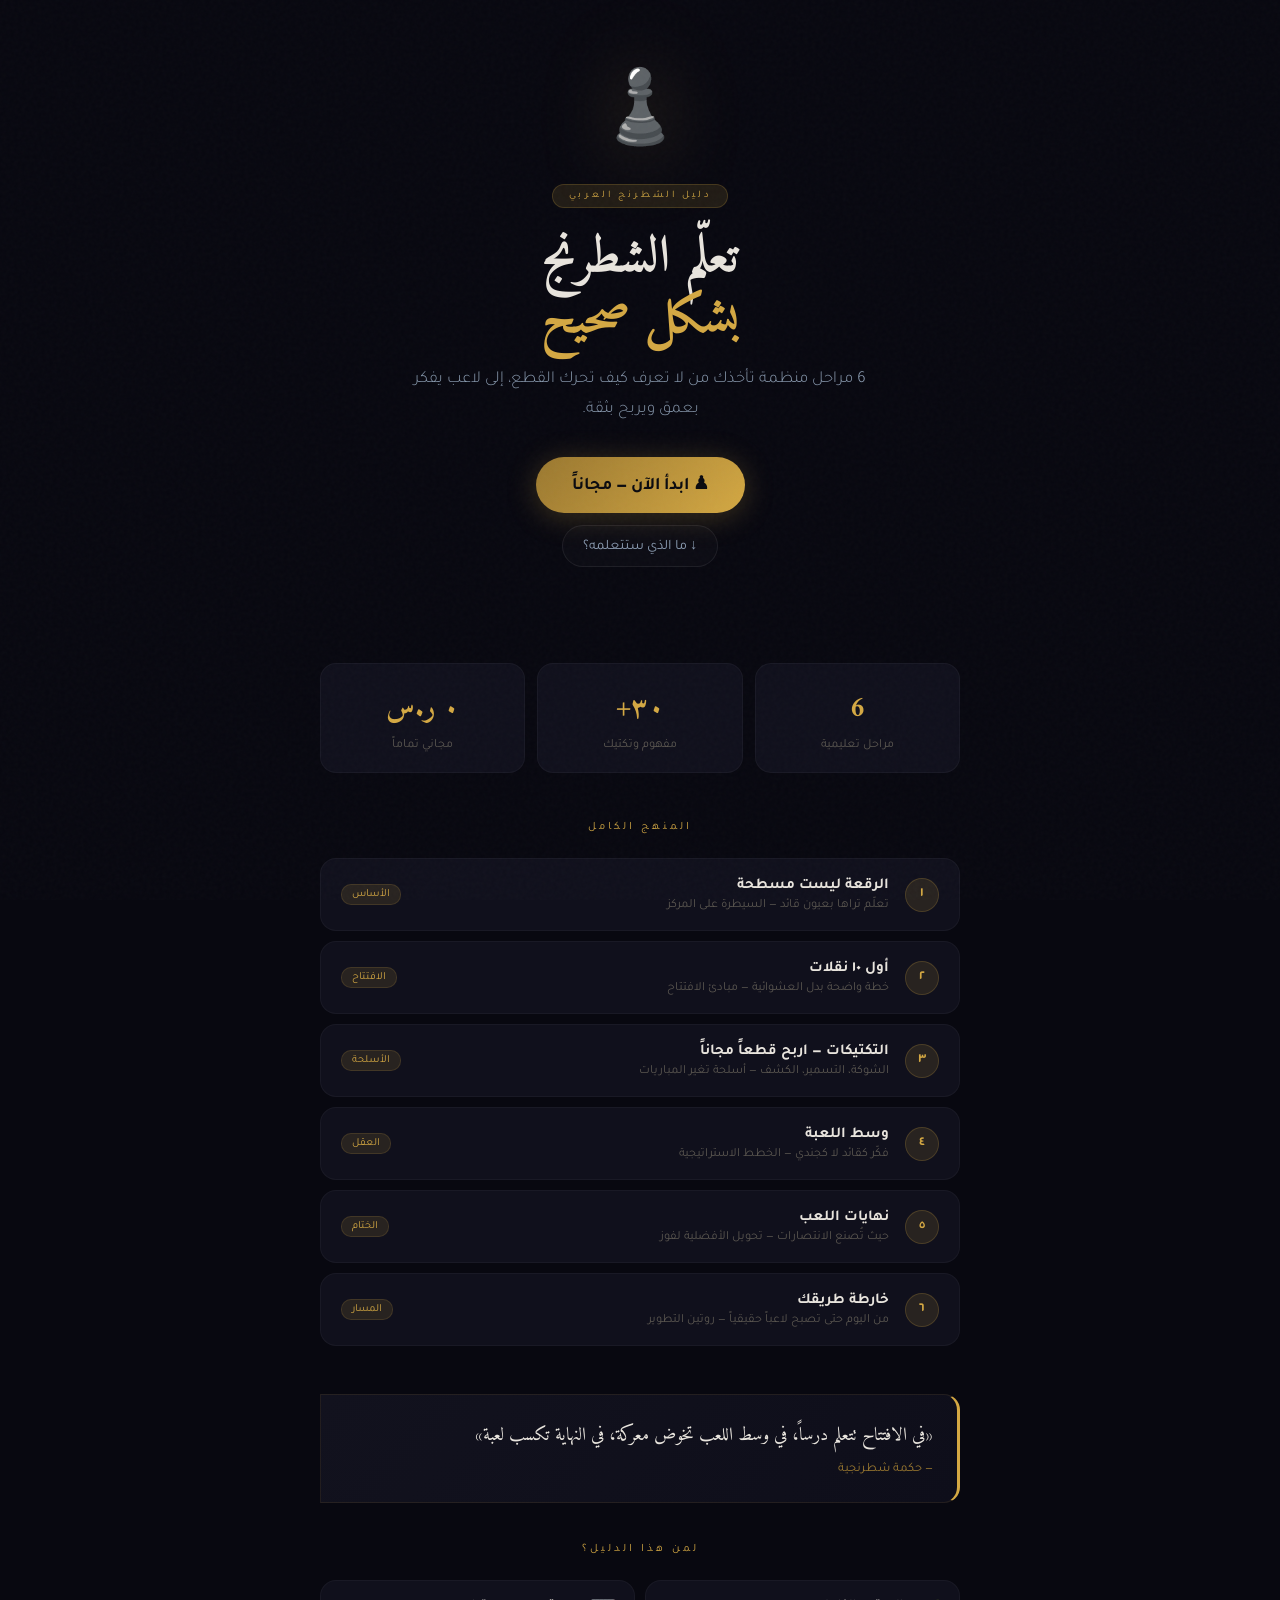
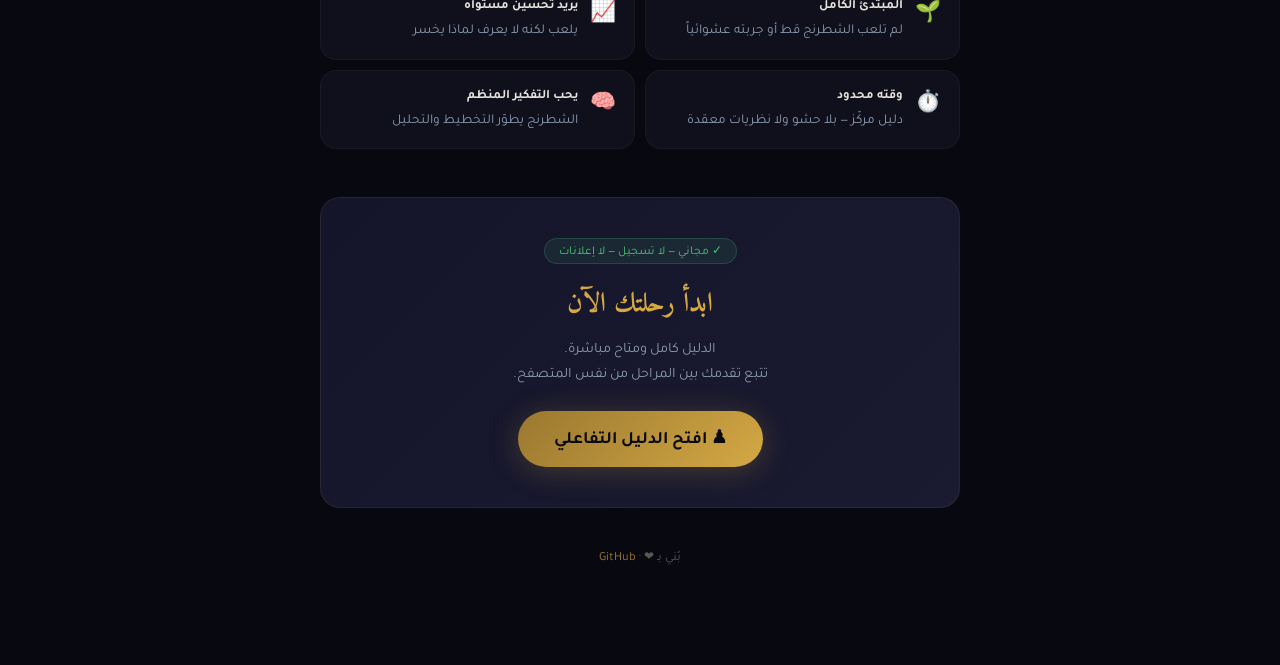
==== index.html @ e29cc9d5 "feat: chess academy — landing page + interactive course" ====
<!DOCTYPE html>
<html lang="ar" dir="rtl">
<head>
<meta charset="UTF-8">
<meta name="viewport" content="width=device-width, initial-scale=1.0">
<title>أكاديمية الشطرنج — تعلّم الشطرنج من الصفر حتى الاحتراف</title>
<meta name="description" content="دليل شطرنج شامل بالعربي — 6 مراحل تأخذك من الصفر إلى مستوى يُربك خصومك. تفاعلي، مجاني، بدون تسجيل.">
<link href="https://fonts.googleapis.com/css2?family=Amiri:wght@400;700&family=Tajawal:wght@300;400;500;700;800&display=swap" rel="stylesheet">
<style>
:root {
  --bg: #080810;
  --card: #10101c;
  --gold: #d4a843;
  --gold-dim: #9a7830;
  --gold-glow: rgba(212,168,67,0.12);
  --silver: #8a9bb0;
  --text: #e8e4dd;
  --text-dim: #5a5650;
  --r: 16px;
}
* { margin:0; padding:0; box-sizing:border-box; }
body { font-family:'Tajawal',sans-serif; background:var(--bg); color:var(--text); min-height:100vh; overflow-x:hidden; }

/* grain */
body::before { content:''; position:fixed; inset:0; opacity:.025;
  background-image:url("data:image/svg+xml,%3Csvg viewBox='0 0 256 256' xmlns='http://www.w3.org/2000/svg'%3E%3Cfilter id='n'%3E%3CfeTurbulence type='fractalNoise' baseFrequency='0.9' numOctaves='4' stitchTiles='stitch'/%3E%3C/filter%3E%3Crect width='100%25' height='100%25' filter='url(%23n)'/%3E%3C/svg%3E");
  pointer-events:none; z-index:999; }

.wrap { max-width:680px; margin:0 auto; padding:0 20px 80px; }

/* ── HERO ── */
.hero { text-align:center; padding:64px 0 48px; position:relative; }
.hero-board {
  font-size:72px; display:block; margin-bottom:20px;
  animation: float 4s ease-in-out infinite;
  filter: drop-shadow(0 0 40px rgba(212,168,67,0.3));
}
@keyframes float { 0%,100%{transform:translateY(0)} 50%{transform:translateY(-10px)} }

.badge {
  display:inline-block; font-size:10px; letter-spacing:3px; text-transform:uppercase;
  color:var(--gold); background:var(--gold-glow); padding:5px 16px;
  border-radius:20px; border:1px solid rgba(212,168,67,0.2); margin-bottom:20px;
}
.hero h1 {
  font-family:'Amiri',serif; font-size:clamp(2em,6vw,3.2em);
  color:var(--text); font-weight:700; line-height:1.2; margin-bottom:14px;
}
.hero h1 span { color:var(--gold); }
.hero p { color:var(--silver); font-size:1.05em; font-weight:300; line-height:1.8; max-width:480px; margin:0 auto 32px; }

/* ── CTA BUTTONS ── */
.cta-group { display:flex; flex-direction:column; gap:12px; align-items:center; }
.btn-primary {
  display:inline-flex; align-items:center; gap:10px;
  background:linear-gradient(135deg,var(--gold-dim),var(--gold));
  color:#0a0a0f; font-family:'Tajawal',sans-serif; font-weight:700;
  font-size:1.1em; padding:16px 36px; border-radius:50px; border:none;
  cursor:pointer; text-decoration:none; transition:all .3s;
  box-shadow:0 4px 30px rgba(212,168,67,0.25);
}
.btn-primary:hover { transform:translateY(-2px); box-shadow:0 8px 40px rgba(212,168,67,0.4); }
.btn-secondary {
  display:inline-flex; align-items:center; gap:8px;
  color:var(--silver); font-family:'Tajawal',sans-serif; font-size:.9em;
  text-decoration:none; padding:10px 20px; border-radius:30px;
  border:1px solid rgba(255,255,255,0.07); background:rgba(255,255,255,0.02);
  transition:all .3s; cursor:pointer;
}
.btn-secondary:hover { color:var(--text); border-color:rgba(255,255,255,0.15); }

/* ── STATS ── */
.stats { display:grid; grid-template-columns:repeat(3,1fr); gap:12px; margin:48px 0; }
.stat {
  background:var(--card); border:1px solid rgba(255,255,255,0.04);
  border-radius:var(--r); padding:20px 12px; text-align:center;
}
.stat-v { font-size:1.8em; font-weight:700; color:var(--gold); font-family:'Amiri',serif; }
.stat-l { font-size:.78em; color:var(--text-dim); margin-top:4px; }

/* ── PHASES ── */
.section-title {
  font-size:.7em; letter-spacing:3px; text-transform:uppercase;
  color:var(--gold); text-align:center; margin-bottom:24px;
}
.phases { display:flex; flex-direction:column; gap:10px; margin-bottom:48px; }
.phase {
  background:var(--card); border:1px solid rgba(255,255,255,0.04);
  border-radius:var(--r); padding:18px 20px;
  display:flex; align-items:center; gap:16px;
  transition:border-color .3s;
}
.phase:hover { border-color:rgba(212,168,67,0.15); }
.phase-num {
  width:34px; height:34px; border-radius:50%;
  background:var(--gold-glow); border:1px solid rgba(212,168,67,0.2);
  color:var(--gold); font-size:.85em; font-weight:700;
  display:flex; align-items:center; justify-content:center; flex-shrink:0;
}
.phase-body { flex:1; }
.phase-name { font-size:.95em; font-weight:600; color:var(--text); }
.phase-sub { font-size:.78em; color:var(--text-dim); margin-top:3px; }
.phase-tag {
  font-size:.68em; padding:3px 10px; border-radius:10px;
  background:var(--gold-glow); color:var(--gold);
  border:1px solid rgba(212,168,67,0.15); white-space:nowrap;
}

/* ── TESTIMONIAL / QUOTE ── */
.quote-block {
  background:linear-gradient(135deg,#12121e,#0e0e1a);
  border:1px solid rgba(212,168,67,0.1); border-right:3px solid var(--gold);
  border-radius:0 var(--r) var(--r) 0; padding:24px 24px;
  margin:40px 0; position:relative;
}
.quote-text { font-family:'Amiri',serif; font-size:1.15em; color:var(--text); line-height:1.8; }
.quote-author { font-size:.8em; color:var(--gold-dim); margin-top:10px; }

/* ── FOR WHO ── */
.for-who { display:grid; grid-template-columns:1fr 1fr; gap:10px; margin-bottom:48px; }
.for-item {
  background:var(--card); border:1px solid rgba(255,255,255,0.04);
  border-radius:var(--r); padding:16px 18px;
  display:flex; align-items:flex-start; gap:12px;
}
.for-item-em { font-size:1.3em; margin-top:2px; }
.for-item-text { font-size:.85em; color:var(--silver); line-height:1.6; }
.for-item-text strong { color:var(--text); display:block; margin-bottom:3px; font-size:.95em; }

/* ── FINAL CTA ── */
.final-cta {
  background:linear-gradient(135deg,#14142a,#1a1a30);
  border:1px solid rgba(212,168,67,0.1); border-radius:20px;
  padding:40px 30px; text-align:center;
}
.final-cta h2 { font-family:'Amiri',serif; font-size:1.7em; margin-bottom:10px; color:var(--gold); }
.final-cta p { color:var(--silver); font-size:.9em; margin-bottom:24px; line-height:1.7; }

/* ── FREE TAG ── */
.free-tag {
  display:inline-flex; align-items:center; gap:6px;
  background:rgba(74,200,120,0.1); color:#4ac878;
  border:1px solid rgba(74,200,120,0.2); border-radius:20px;
  font-size:.75em; padding:4px 14px; margin-bottom:16px;
}

/* ── FOOTER ── */
footer { text-align:center; padding:40px 0 20px; color:var(--text-dim); font-size:.78em; }
footer a { color:var(--gold-dim); text-decoration:none; }

@media(max-width:480px){
  .stats { grid-template-columns:repeat(3,1fr); }
  .for-who { grid-template-columns:1fr; }
}
</style>
</head>
<body>
<div class="wrap">

  <!-- HERO -->
  <section class="hero">
    <span class="hero-board">♟️</span>
    <div class="badge">دليل الشطرنج العربي</div>
    <h1>تعلّم الشطرنج<br><span>بشكل صحيح</span></h1>
    <p>6 مراحل منظمة تأخذك من لا تعرف كيف تحرك القطع، إلى لاعب يفكر بعمق ويربح بثقة.</p>
    <div class="cta-group">
      <a href="app.html" class="btn-primary">♟ ابدأ الآن — مجاناً</a>
      <a href="#phases" class="btn-secondary">↓ ما الذي ستتعلمه؟</a>
    </div>
  </section>

  <!-- STATS -->
  <div class="stats">
    <div class="stat"><div class="stat-v">6</div><div class="stat-l">مراحل تعليمية</div></div>
    <div class="stat"><div class="stat-v">٣٠+</div><div class="stat-l">مفهوم وتكتيك</div></div>
    <div class="stat"><div class="stat-v">٠ ر.س</div><div class="stat-l">مجاني تماماً</div></div>
  </div>

  <!-- PHASES -->
  <div id="phases">
    <div class="section-title">المنهج الكامل</div>
    <div class="phases">
      <div class="phase">
        <div class="phase-num">١</div>
        <div class="phase-body">
          <div class="phase-name">الرقعة ليست مسطحة</div>
          <div class="phase-sub">تعلّم تراها بعيون قائد — السيطرة على المركز</div>
        </div>
        <div class="phase-tag">الأساس</div>
      </div>
      <div class="phase">
        <div class="phase-num">٢</div>
        <div class="phase-body">
          <div class="phase-name">أول ١٠ نقلات</div>
          <div class="phase-sub">خطة واضحة بدل العشوائية — مبادئ الافتتاح</div>
        </div>
        <div class="phase-tag">الافتتاح</div>
      </div>
      <div class="phase">
        <div class="phase-num">٣</div>
        <div class="phase-body">
          <div class="phase-name">التكتيكات — اربح قطعاً مجاناً</div>
          <div class="phase-sub">الشوكة، التسمير، الكشف — أسلحة تغير المباريات</div>
        </div>
        <div class="phase-tag">الأسلحة</div>
      </div>
      <div class="phase">
        <div class="phase-num">٤</div>
        <div class="phase-body">
          <div class="phase-name">وسط اللعبة</div>
          <div class="phase-sub">فكّر كقائد لا كجندي — الخطط الاستراتيجية</div>
        </div>
        <div class="phase-tag">العقل</div>
      </div>
      <div class="phase">
        <div class="phase-num">٥</div>
        <div class="phase-body">
          <div class="phase-name">نهايات اللعب</div>
          <div class="phase-sub">حيث تُصنع الانتصارات — تحويل الأفضلية لفوز</div>
        </div>
        <div class="phase-tag">الختام</div>
      </div>
      <div class="phase">
        <div class="phase-num">٦</div>
        <div class="phase-body">
          <div class="phase-name">خارطة طريقك</div>
          <div class="phase-sub">من اليوم حتى تصبح لاعباً حقيقياً — روتين التطوير</div>
        </div>
        <div class="phase-tag">المسار</div>
      </div>
    </div>
  </div>

  <!-- QUOTE -->
  <div class="quote-block">
    <div class="quote-text">«في الافتتاح تتعلم درساً، في وسط اللعب تخوض معركة، في النهاية تكسب لعبة»</div>
    <div class="quote-author">— حكمة شطرنجية</div>
  </div>

  <!-- FOR WHO -->
  <div class="section-title">لمن هذا الدليل؟</div>
  <div class="for-who">
    <div class="for-item">
      <div class="for-item-em">🌱</div>
      <div class="for-item-text"><strong>المبتدئ الكامل</strong>لم تلعب الشطرنج قط أو جربته عشوائياً</div>
    </div>
    <div class="for-item">
      <div class="for-item-em">📈</div>
      <div class="for-item-text"><strong>يريد تحسين مستواه</strong>يلعب لكنه لا يعرف لماذا يخسر</div>
    </div>
    <div class="for-item">
      <div class="for-item-em">⏱️</div>
      <div class="for-item-text"><strong>وقته محدود</strong>دليل مركّز — بلا حشو ولا نظريات معقدة</div>
    </div>
    <div class="for-item">
      <div class="for-item-em">🧠</div>
      <div class="for-item-text"><strong>يحب التفكير المنظم</strong>الشطرنج يطوّر التخطيط والتحليل</div>
    </div>
  </div>

  <!-- FINAL CTA -->
  <div class="final-cta">
    <div class="free-tag">✓ مجاني — لا تسجيل — لا إعلانات</div>
    <h2>ابدأ رحلتك الآن</h2>
    <p>الدليل كامل ومتاح مباشرة.<br>تتبع تقدمك بين المراحل من نفس المتصفح.</p>
    <a href="app.html" class="btn-primary">♟ افتح الدليل التفاعلي</a>
  </div>

  <footer>
    بُني بـ ❤ · <a href="https://github.com/aneerabee/chess-academy" target="_blank">GitHub</a>
  </footer>

</div>
</body>
</html>
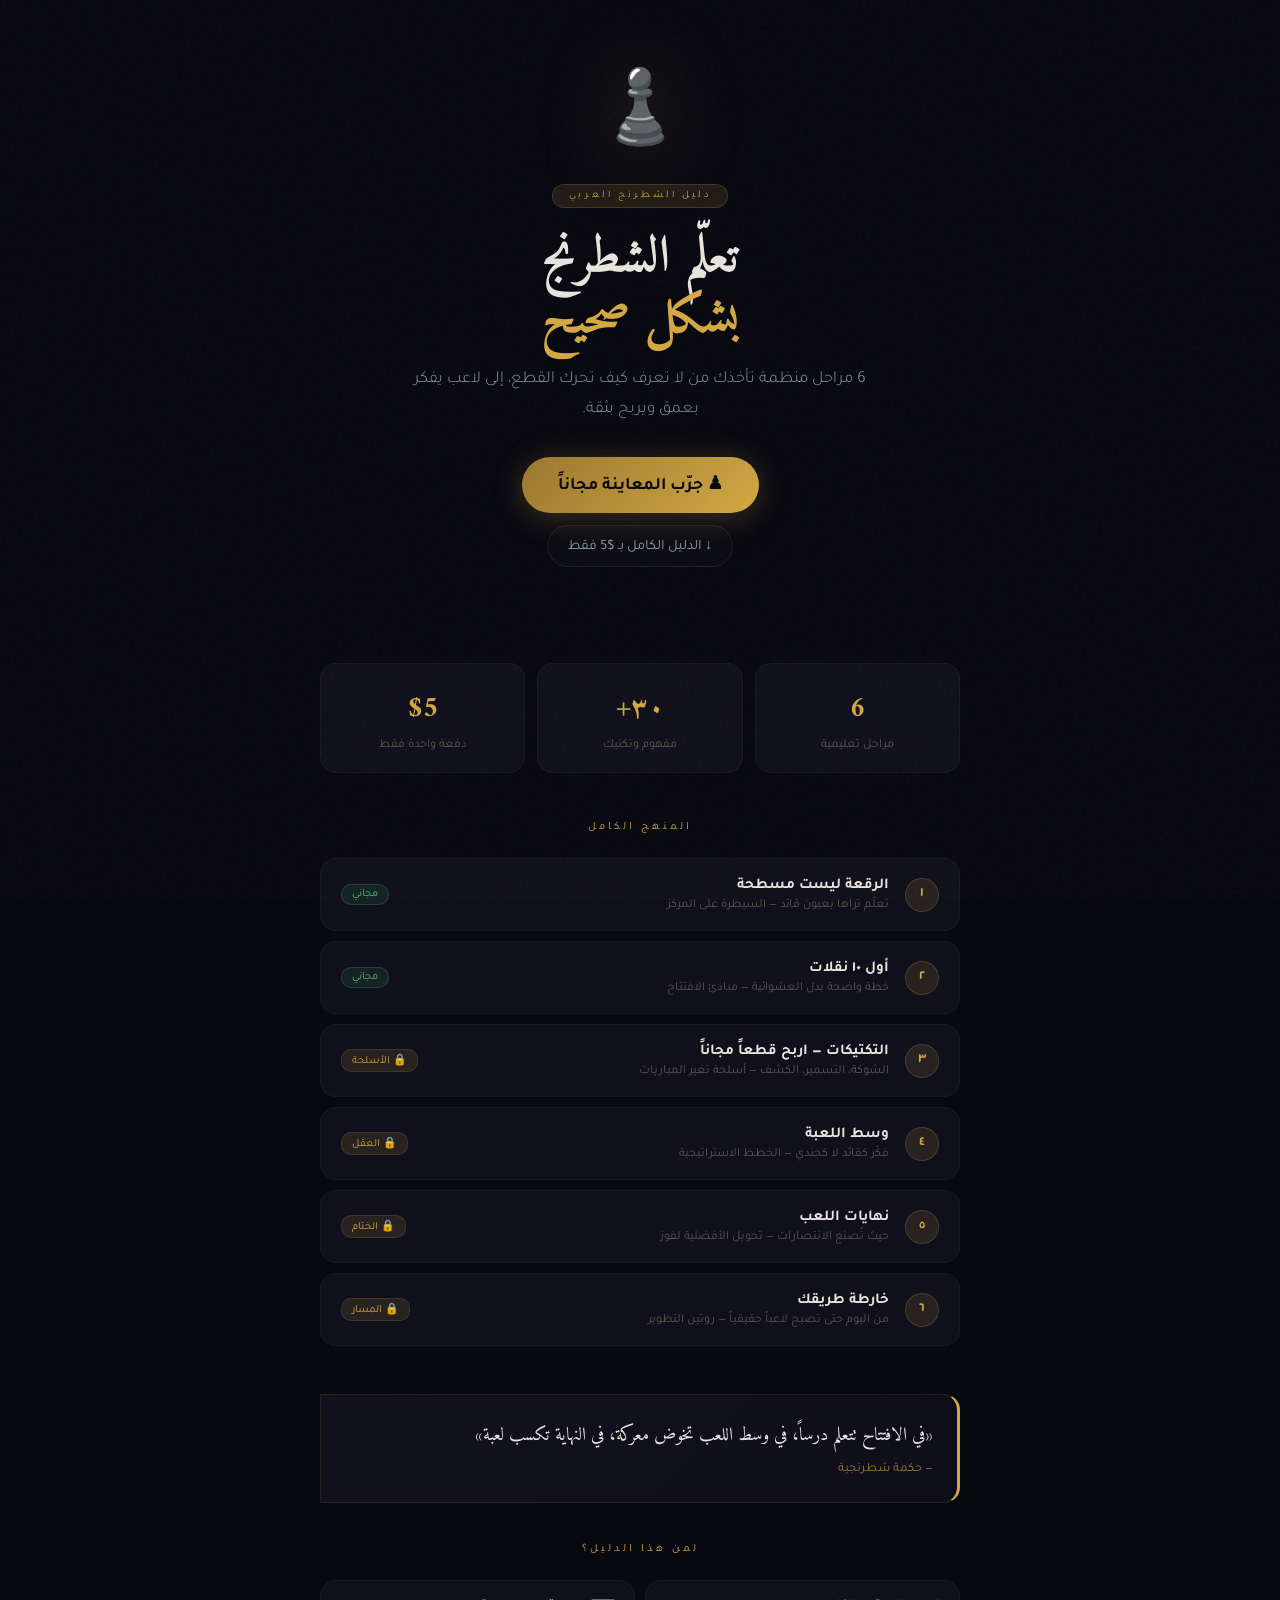
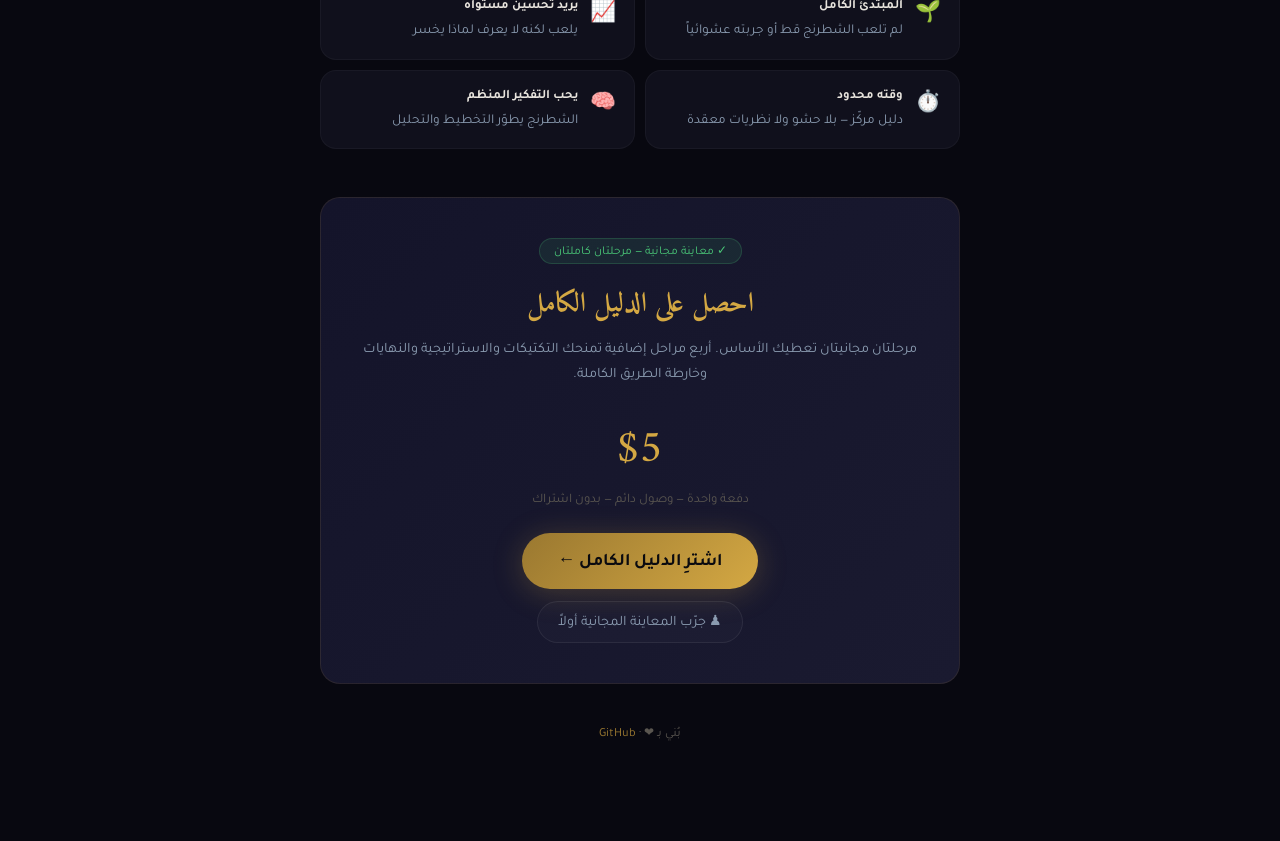
==== commit aecc48f3: "feat: add freemium paywall system with hash-based access gate - First 2 lessons free, lessons 3-6 re" ====
--- a/index.html
+++ b/index.html
@@ -4,7 +4,7 @@
 <meta charset="UTF-8">
 <meta name="viewport" content="width=device-width, initial-scale=1.0">
 <title>أكاديمية الشطرنج — تعلّم الشطرنج من الصفر حتى الاحتراف</title>
-<meta name="description" content="دليل شطرنج شامل بالعربي — 6 مراحل تأخذك من الصفر إلى مستوى يُربك خصومك. تفاعلي، مجاني، بدون تسجيل.">
+<meta name="description" content="دليل شطرنج شامل بالعربي — 6 مراحل تأخذك من الصفر إلى مستوى يُربك خصومك. جرّب المعاينة مجاناً ثم احصل على الدليل الكامل.">
 <link href="https://fonts.googleapis.com/css2?family=Amiri:wght@400;700&family=Tajawal:wght@300;400;500;700;800&display=swap" rel="stylesheet">
 <style>
 :root {
@@ -164,8 +164,8 @@
     <h1>تعلّم الشطرنج<br><span>بشكل صحيح</span></h1>
     <p>6 مراحل منظمة تأخذك من لا تعرف كيف تحرك القطع، إلى لاعب يفكر بعمق ويربح بثقة.</p>
     <div class="cta-group">
-      <a href="app.html" class="btn-primary">♟ ابدأ الآن — مجاناً</a>
-      <a href="#phases" class="btn-secondary">↓ ما الذي ستتعلمه؟</a>
+      <a href="app.html" class="btn-primary">♟ جرّب المعاينة مجاناً</a>
+      <a href="#pricing" class="btn-secondary">↓ الدليل الكامل بـ $5 فقط</a>
     </div>
   </section>
 
@@ -173,7 +173,7 @@
   <div class="stats">
     <div class="stat"><div class="stat-v">6</div><div class="stat-l">مراحل تعليمية</div></div>
     <div class="stat"><div class="stat-v">٣٠+</div><div class="stat-l">مفهوم وتكتيك</div></div>
-    <div class="stat"><div class="stat-v">٠ ر.س</div><div class="stat-l">مجاني تماماً</div></div>
+    <div class="stat"><div class="stat-v">$5</div><div class="stat-l">دفعة واحدة فقط</div></div>
   </div>
 
   <!-- PHASES -->
@@ -186,7 +186,7 @@
           <div class="phase-name">الرقعة ليست مسطحة</div>
           <div class="phase-sub">تعلّم تراها بعيون قائد — السيطرة على المركز</div>
         </div>
-        <div class="phase-tag">الأساس</div>
+        <div class="phase-tag" style="background:rgba(74,200,120,0.1);color:#4ac878;border-color:rgba(74,200,120,0.2)">مجاني</div>
       </div>
       <div class="phase">
         <div class="phase-num">٢</div>
@@ -194,7 +194,7 @@
           <div class="phase-name">أول ١٠ نقلات</div>
           <div class="phase-sub">خطة واضحة بدل العشوائية — مبادئ الافتتاح</div>
         </div>
-        <div class="phase-tag">الافتتاح</div>
+        <div class="phase-tag" style="background:rgba(74,200,120,0.1);color:#4ac878;border-color:rgba(74,200,120,0.2)">مجاني</div>
       </div>
       <div class="phase">
         <div class="phase-num">٣</div>
@@ -202,7 +202,7 @@
           <div class="phase-name">التكتيكات — اربح قطعاً مجاناً</div>
           <div class="phase-sub">الشوكة، التسمير، الكشف — أسلحة تغير المباريات</div>
         </div>
-        <div class="phase-tag">الأسلحة</div>
+        <div class="phase-tag">🔒 الأسلحة</div>
       </div>
       <div class="phase">
         <div class="phase-num">٤</div>
@@ -210,7 +210,7 @@
           <div class="phase-name">وسط اللعبة</div>
           <div class="phase-sub">فكّر كقائد لا كجندي — الخطط الاستراتيجية</div>
         </div>
-        <div class="phase-tag">العقل</div>
+        <div class="phase-tag">🔒 العقل</div>
       </div>
       <div class="phase">
         <div class="phase-num">٥</div>
@@ -218,7 +218,7 @@
           <div class="phase-name">نهايات اللعب</div>
           <div class="phase-sub">حيث تُصنع الانتصارات — تحويل الأفضلية لفوز</div>
         </div>
-        <div class="phase-tag">الختام</div>
+        <div class="phase-tag">🔒 الختام</div>
       </div>
       <div class="phase">
         <div class="phase-num">٦</div>
@@ -226,7 +226,7 @@
           <div class="phase-name">خارطة طريقك</div>
           <div class="phase-sub">من اليوم حتى تصبح لاعباً حقيقياً — روتين التطوير</div>
         </div>
-        <div class="phase-tag">المسار</div>
+        <div class="phase-tag">🔒 المسار</div>
       </div>
     </div>
   </div>
@@ -258,12 +258,17 @@
     </div>
   </div>
 
-  <!-- FINAL CTA -->
-  <div class="final-cta">
-    <div class="free-tag">✓ مجاني — لا تسجيل — لا إعلانات</div>
-    <h2>ابدأ رحلتك الآن</h2>
-    <p>الدليل كامل ومتاح مباشرة.<br>تتبع تقدمك بين المراحل من نفس المتصفح.</p>
-    <a href="app.html" class="btn-primary">♟ افتح الدليل التفاعلي</a>
+  <!-- PRICING -->
+  <div id="pricing" class="final-cta">
+    <div class="free-tag">✓ معاينة مجانية — مرحلتان كاملتان</div>
+    <h2>احصل على الدليل الكامل</h2>
+    <p>مرحلتان مجانيتان تعطيك الأساس. أربع مراحل إضافية تمنحك التكتيكات والاستراتيجية والنهايات وخارطة الطريق الكاملة.</p>
+    <div style="font-family:'Amiri',serif;font-size:2.8em;color:var(--gold);margin:16px 0 4px">$5</div>
+    <div style="font-size:.82em;color:var(--text-dim);margin-bottom:24px">دفعة واحدة — وصول دائم — بدون اشتراك</div>
+    <div class="cta-group">
+      <a href="https://gumroad.com/l/chess-academy-ar" target="_blank" class="btn-primary">اشترِ الدليل الكامل ←</a>
+      <a href="app.html" class="btn-secondary">♟ جرّب المعاينة المجانية أولاً</a>
+    </div>
   </div>
 
   <footer>
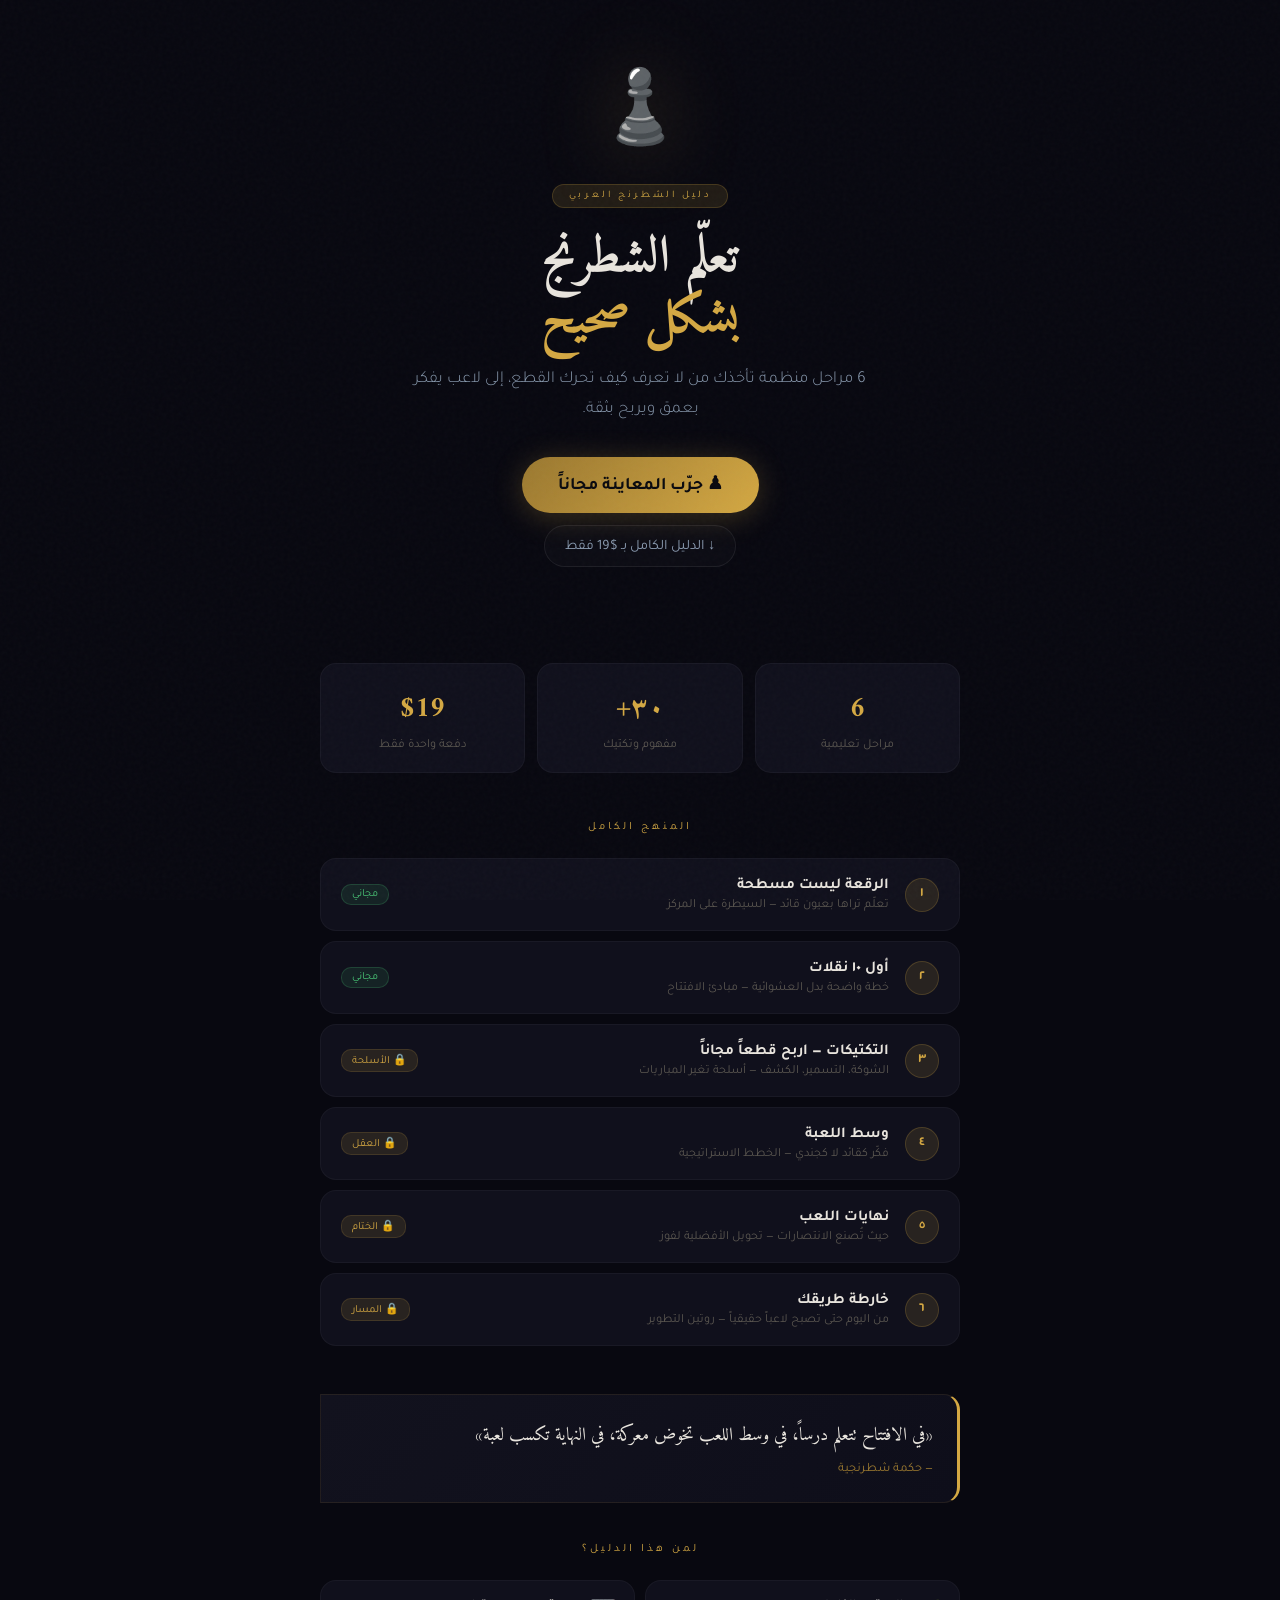
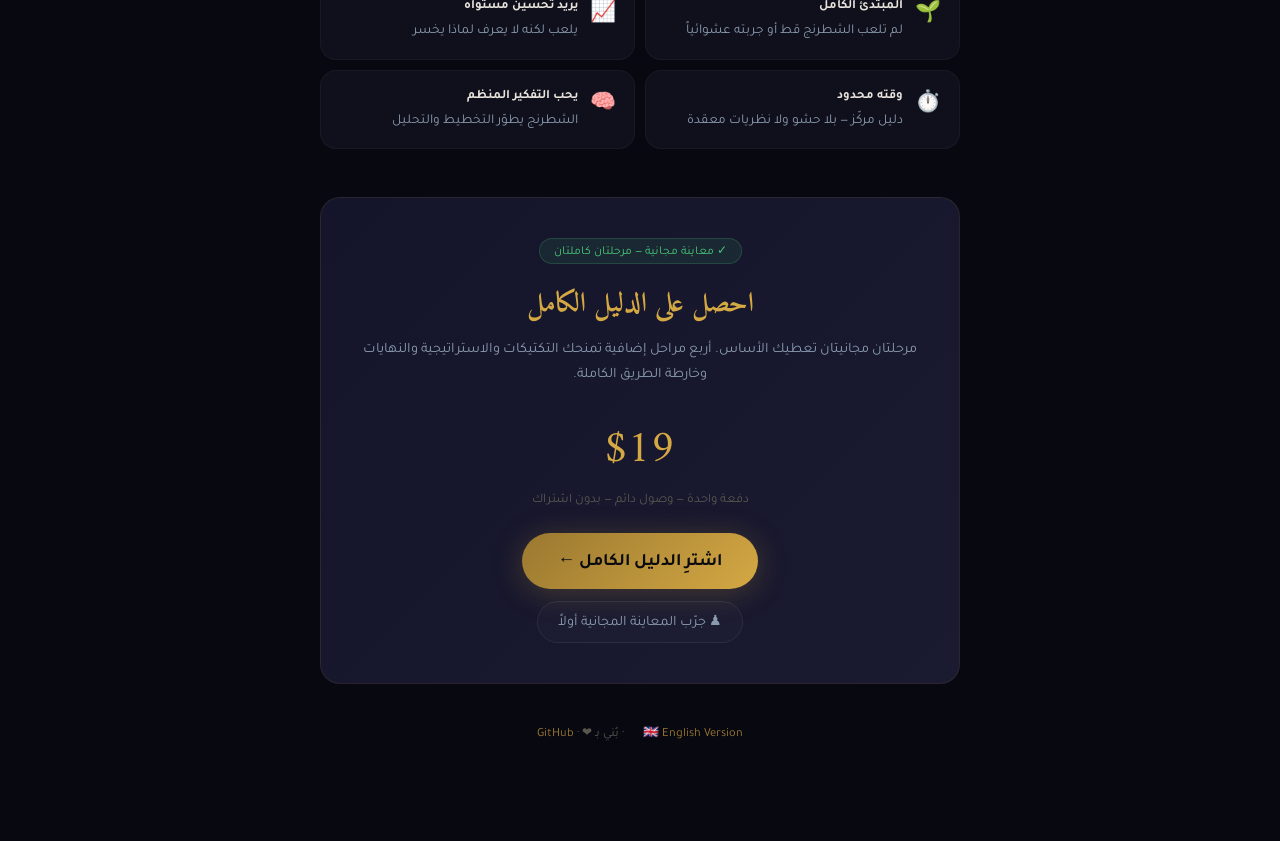
==== commit 24f5f8ea: "fix: update Arabic landing — price $19, add English link" ====
--- a/index.html
+++ b/index.html
@@ -165,7 +165,7 @@
     <p>6 مراحل منظمة تأخذك من لا تعرف كيف تحرك القطع، إلى لاعب يفكر بعمق ويربح بثقة.</p>
     <div class="cta-group">
       <a href="app.html" class="btn-primary">♟ جرّب المعاينة مجاناً</a>
-      <a href="#pricing" class="btn-secondary">↓ الدليل الكامل بـ $5 فقط</a>
+      <a href="#pricing" class="btn-secondary">↓ الدليل الكامل بـ $19 فقط</a>
     </div>
   </section>
 
@@ -173,7 +173,7 @@
   <div class="stats">
     <div class="stat"><div class="stat-v">6</div><div class="stat-l">مراحل تعليمية</div></div>
     <div class="stat"><div class="stat-v">٣٠+</div><div class="stat-l">مفهوم وتكتيك</div></div>
-    <div class="stat"><div class="stat-v">$5</div><div class="stat-l">دفعة واحدة فقط</div></div>
+    <div class="stat"><div class="stat-v">$19</div><div class="stat-l">دفعة واحدة فقط</div></div>
   </div>
 
   <!-- PHASES -->
@@ -263,7 +263,7 @@
     <div class="free-tag">✓ معاينة مجانية — مرحلتان كاملتان</div>
     <h2>احصل على الدليل الكامل</h2>
     <p>مرحلتان مجانيتان تعطيك الأساس. أربع مراحل إضافية تمنحك التكتيكات والاستراتيجية والنهايات وخارطة الطريق الكاملة.</p>
-    <div style="font-family:'Amiri',serif;font-size:2.8em;color:var(--gold);margin:16px 0 4px">$5</div>
+    <div style="font-family:'Amiri',serif;font-size:2.8em;color:var(--gold);margin:16px 0 4px">$19</div>
     <div style="font-size:.82em;color:var(--text-dim);margin-bottom:24px">دفعة واحدة — وصول دائم — بدون اشتراك</div>
     <div class="cta-group">
       <a href="https://gumroad.com/l/chess-academy-ar" target="_blank" class="btn-primary">اشترِ الدليل الكامل ←</a>
@@ -272,7 +272,7 @@
   </div>
 
   <footer>
-    بُني بـ ❤ · <a href="https://github.com/aneerabee/chess-academy" target="_blank">GitHub</a>
+    <a href="en/" style="color:var(--gold-dim);text-decoration:none;margin-left:16px">🇬🇧 English Version</a> · بُني بـ ❤ · <a href="https://github.com/aneerabee/chess-academy" target="_blank">GitHub</a>
   </footer>
 
 </div>
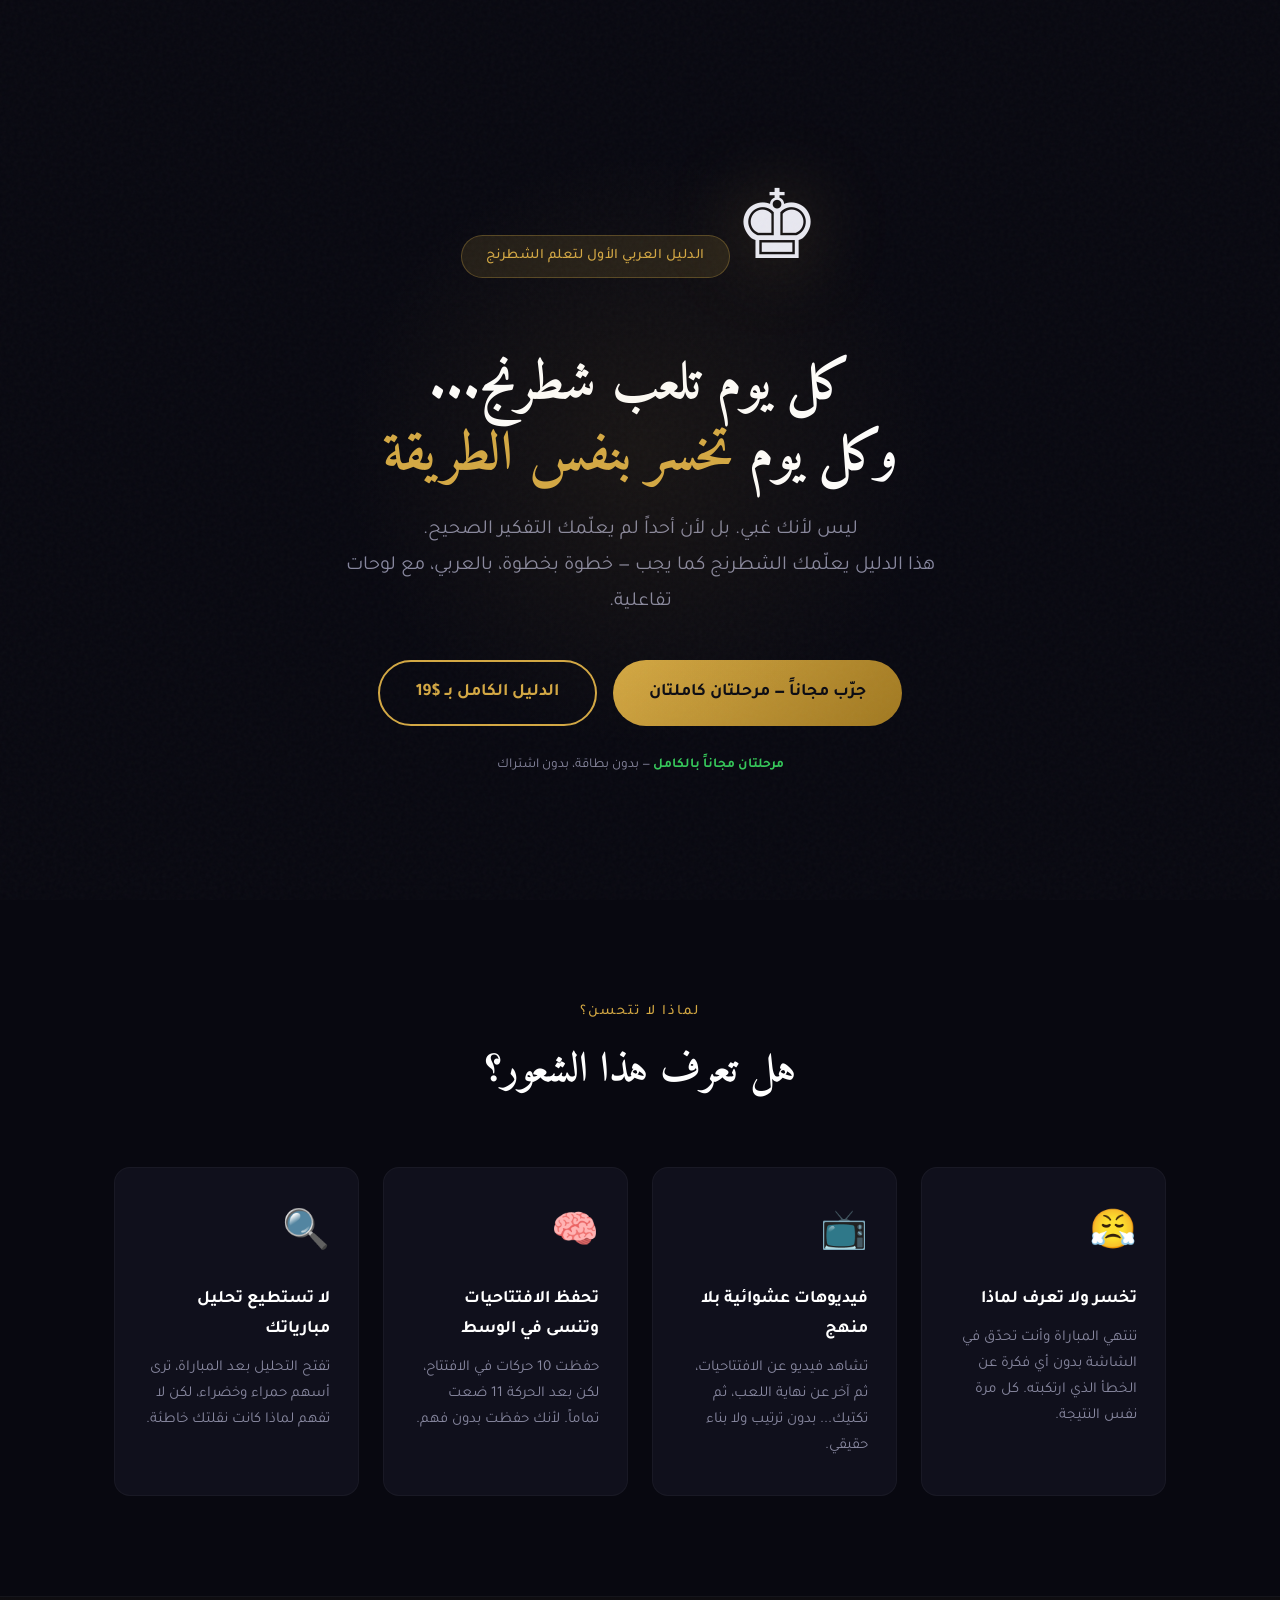
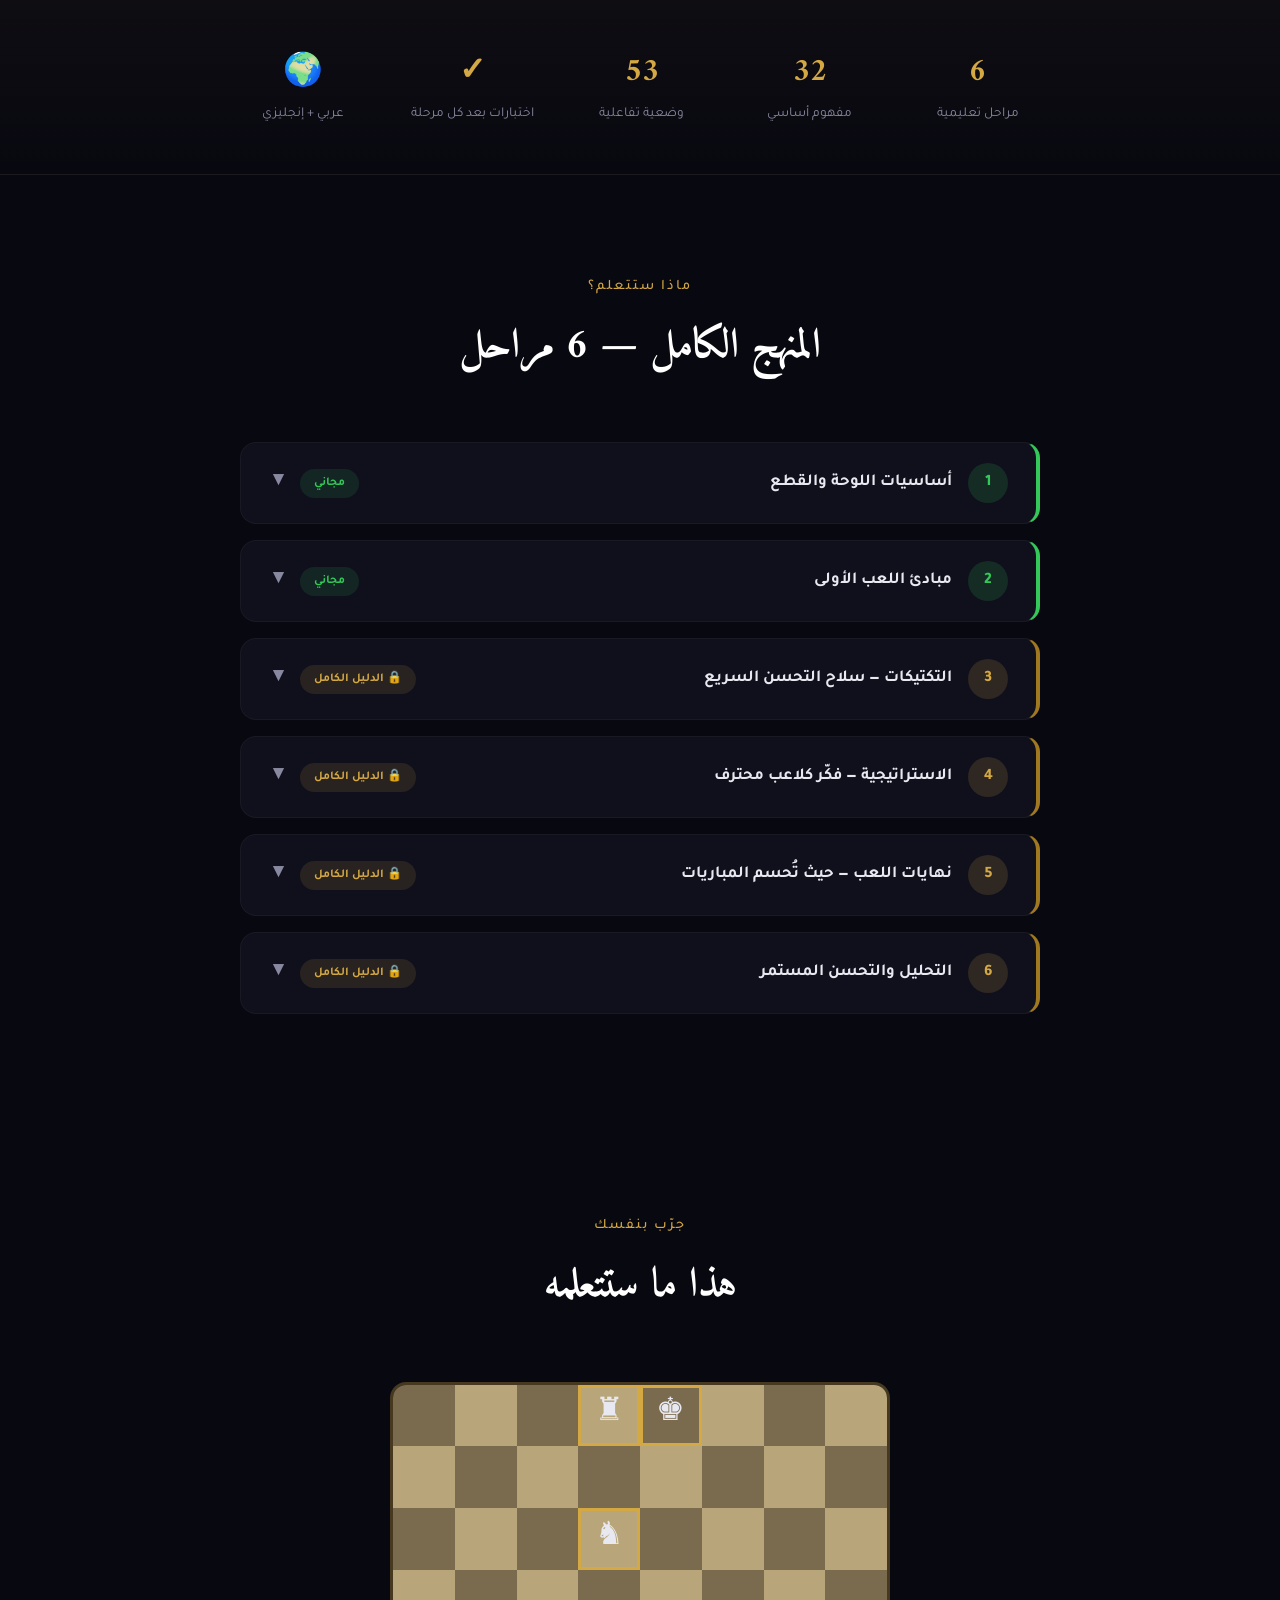
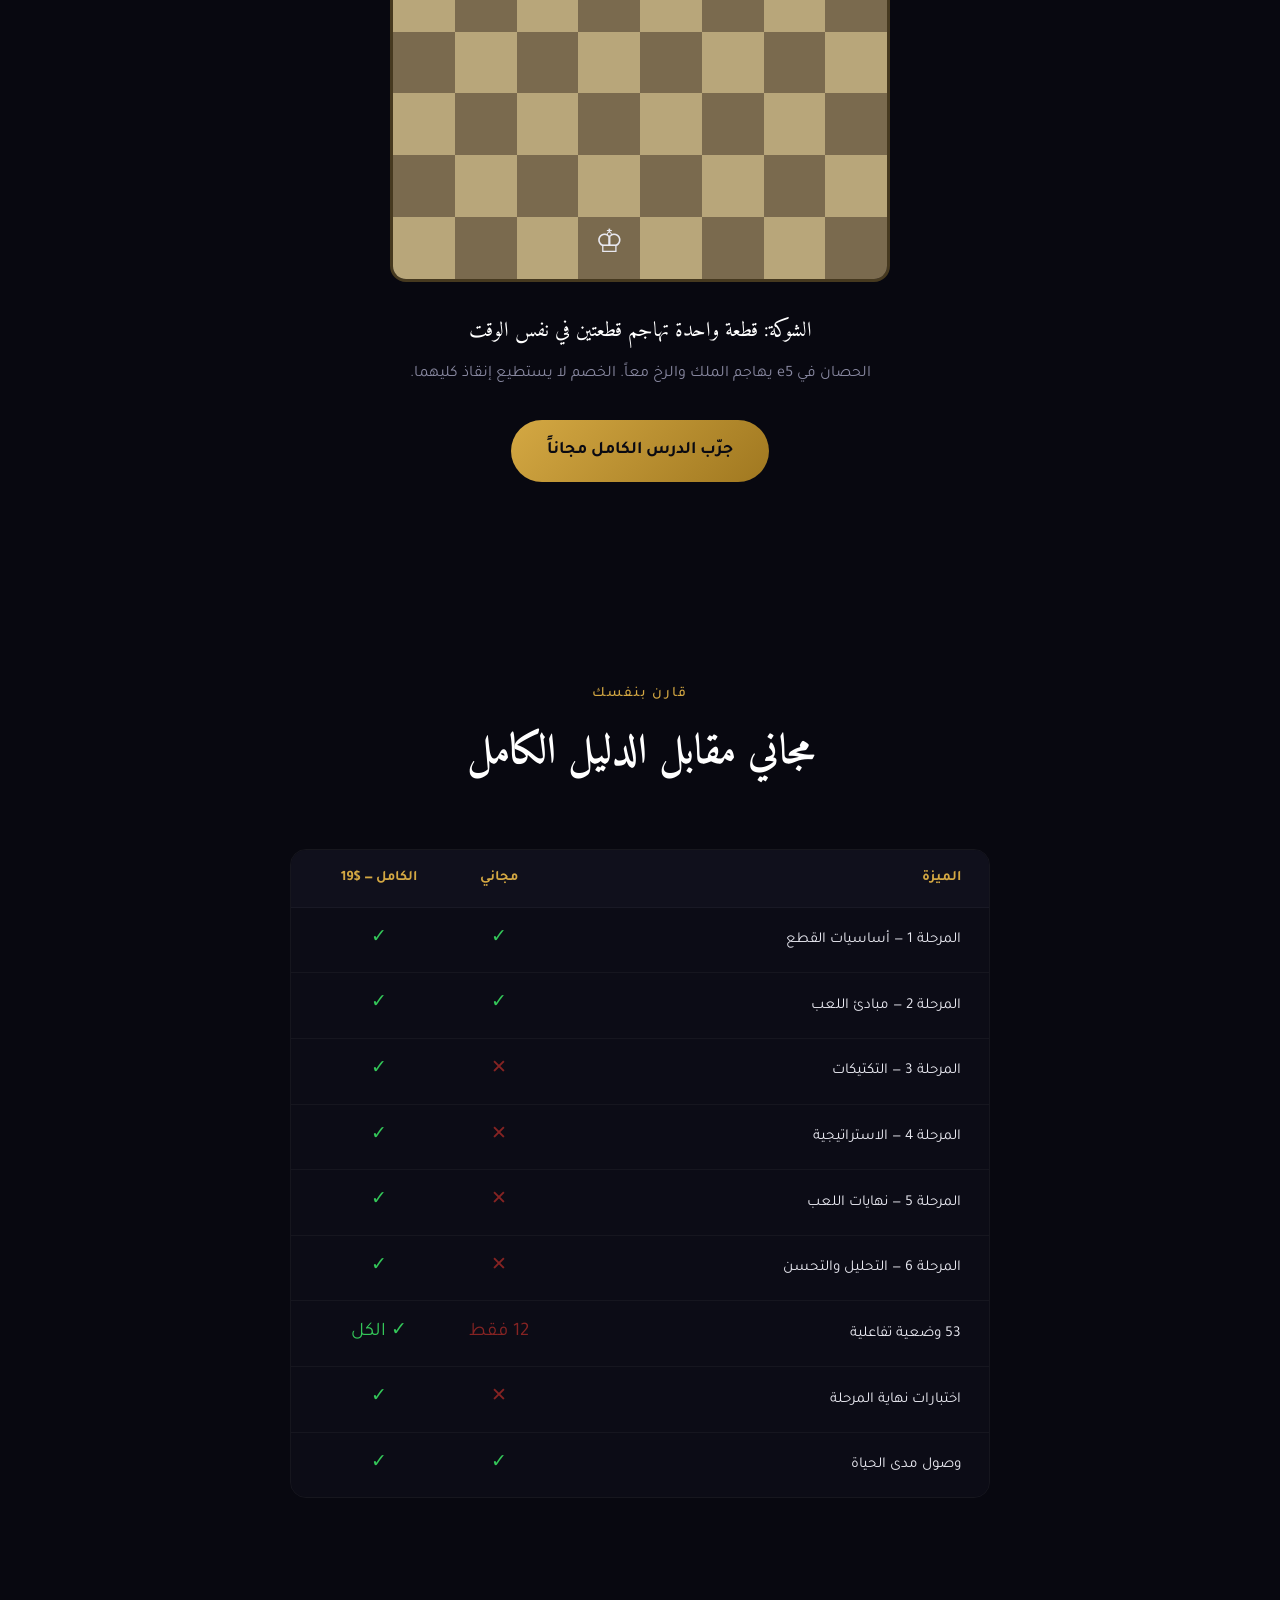
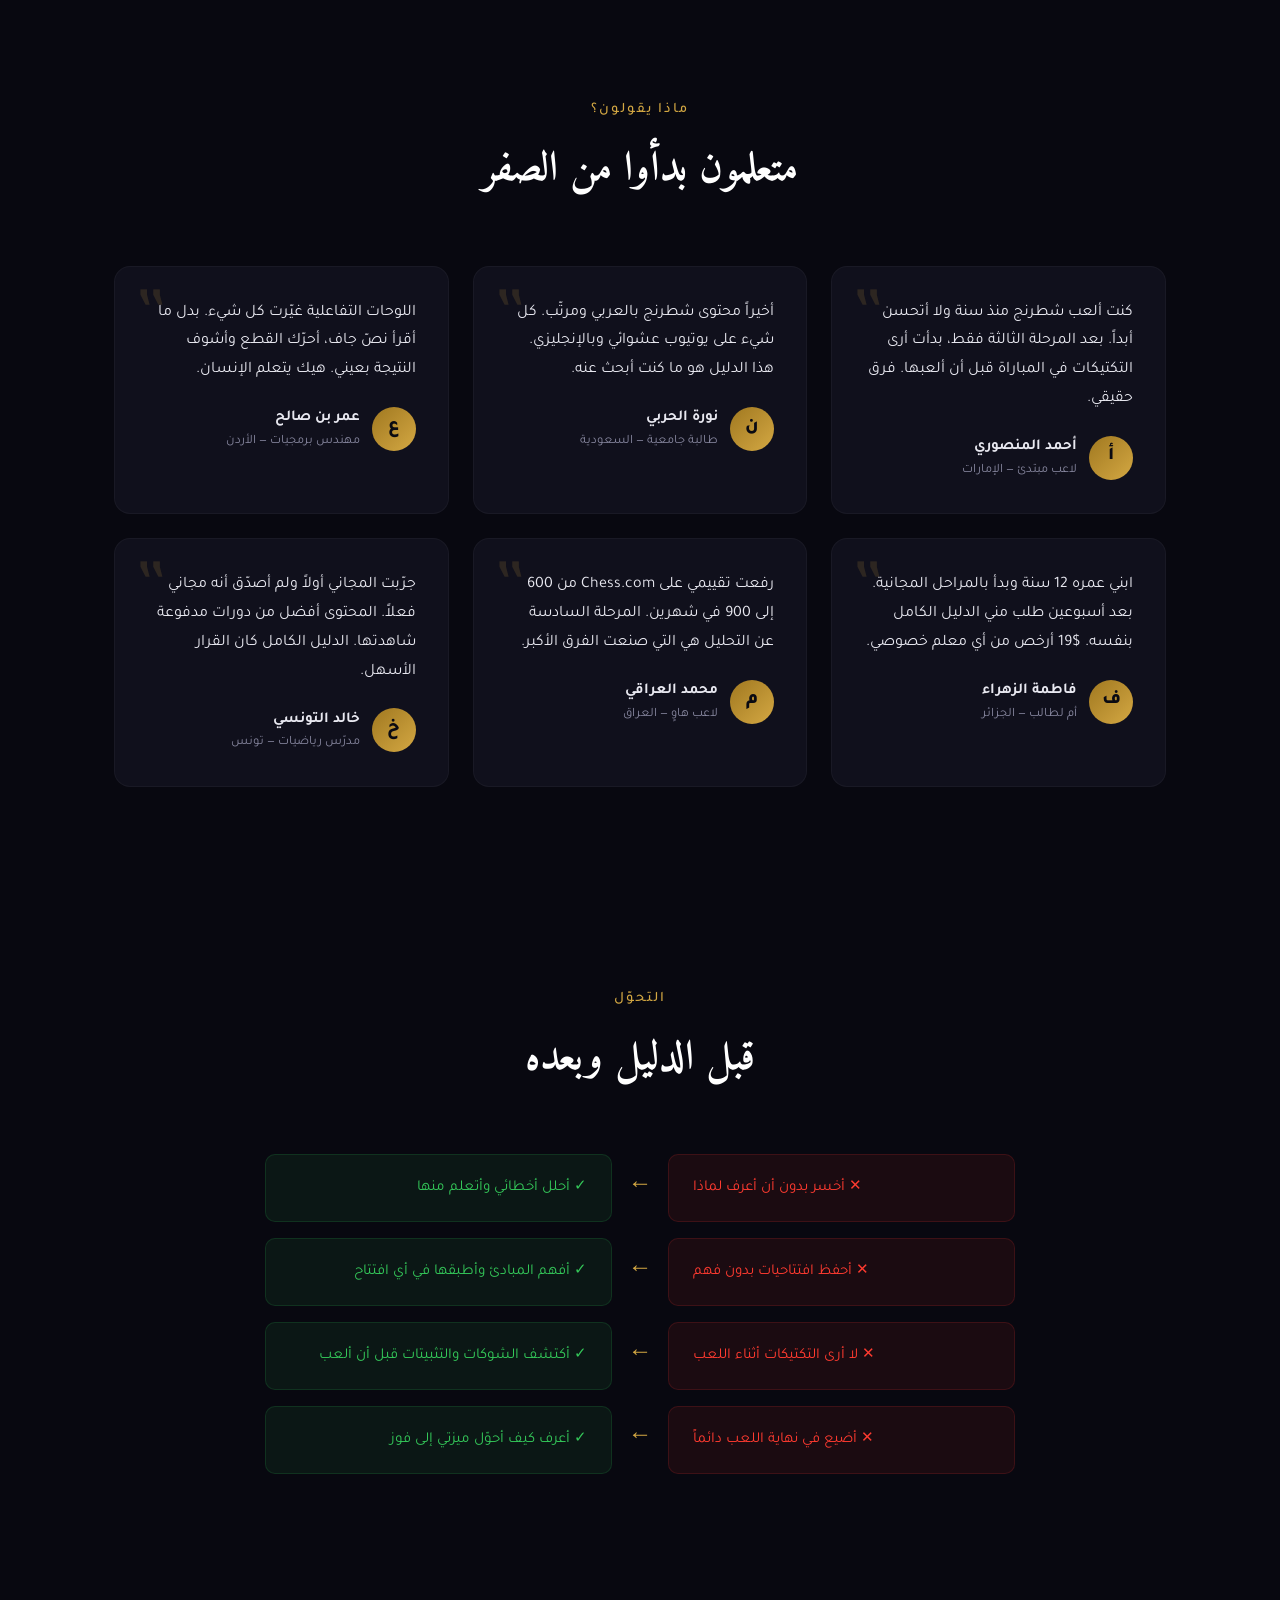
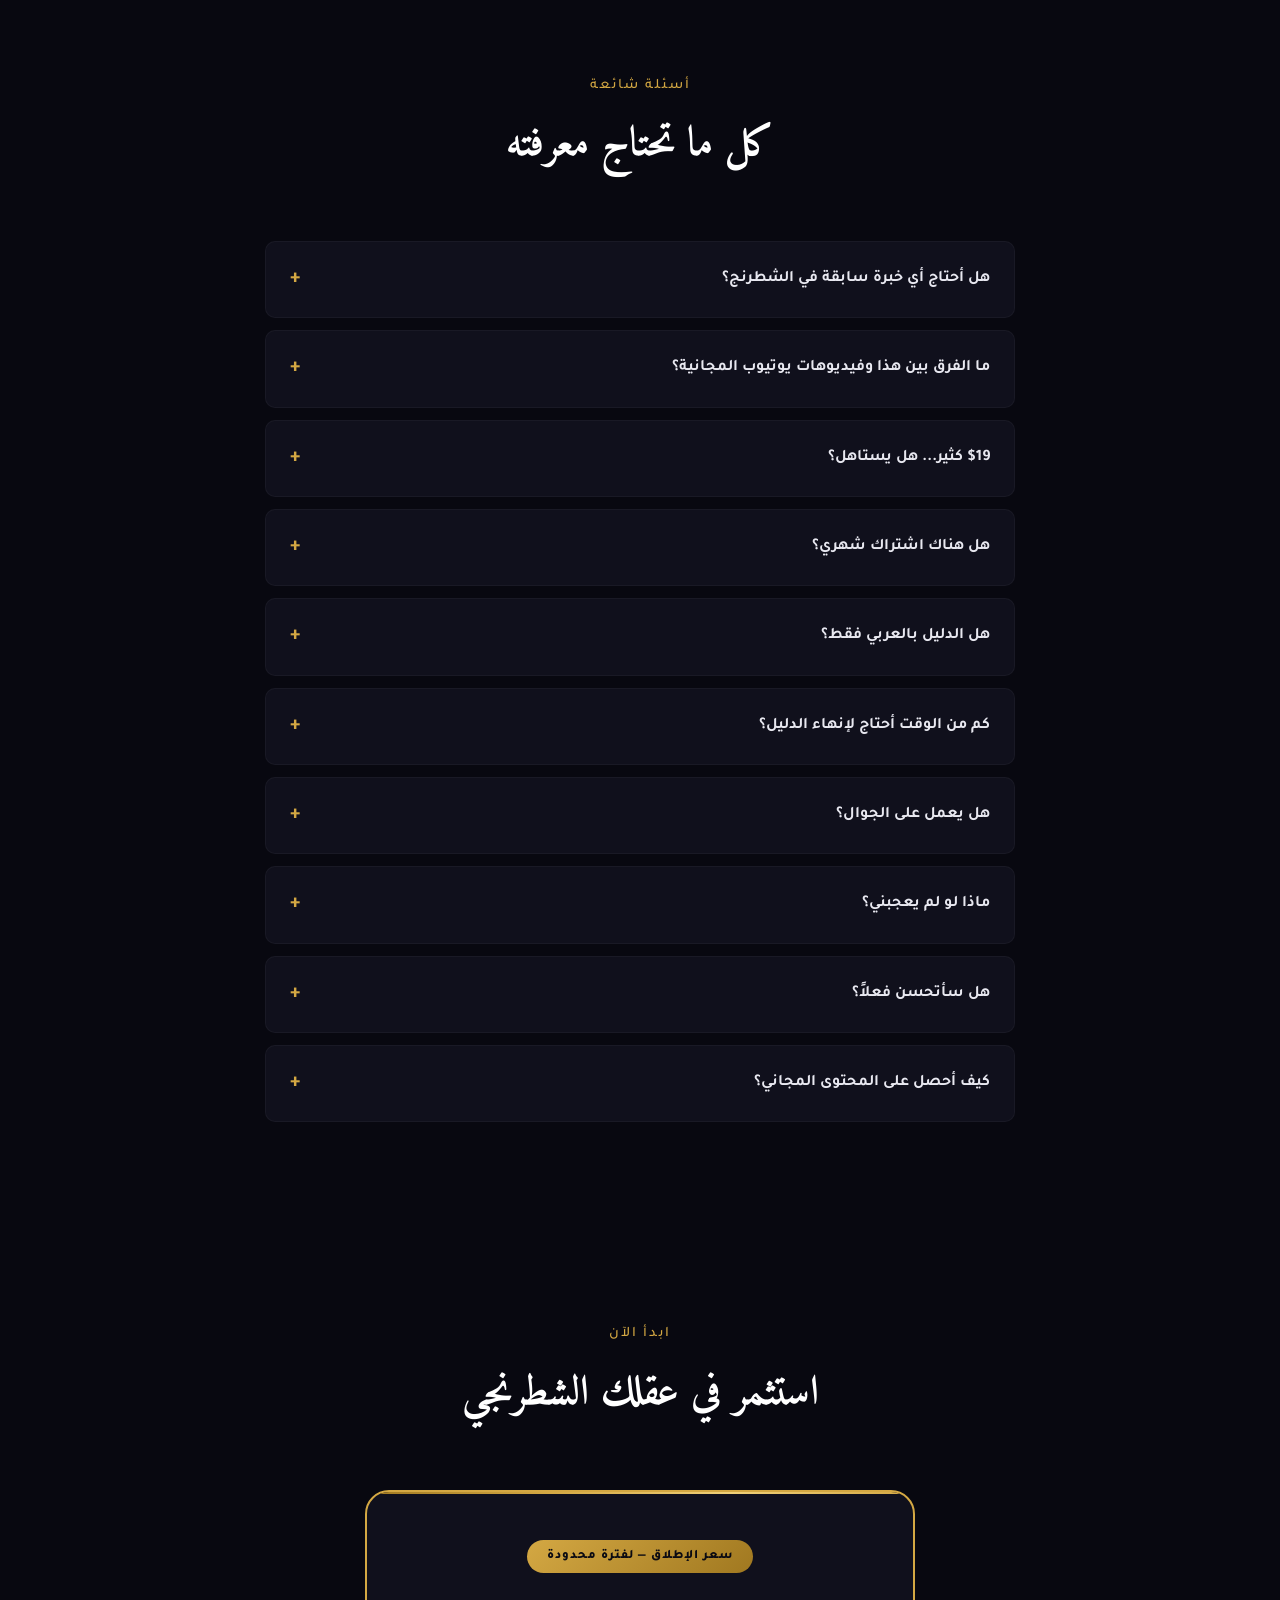
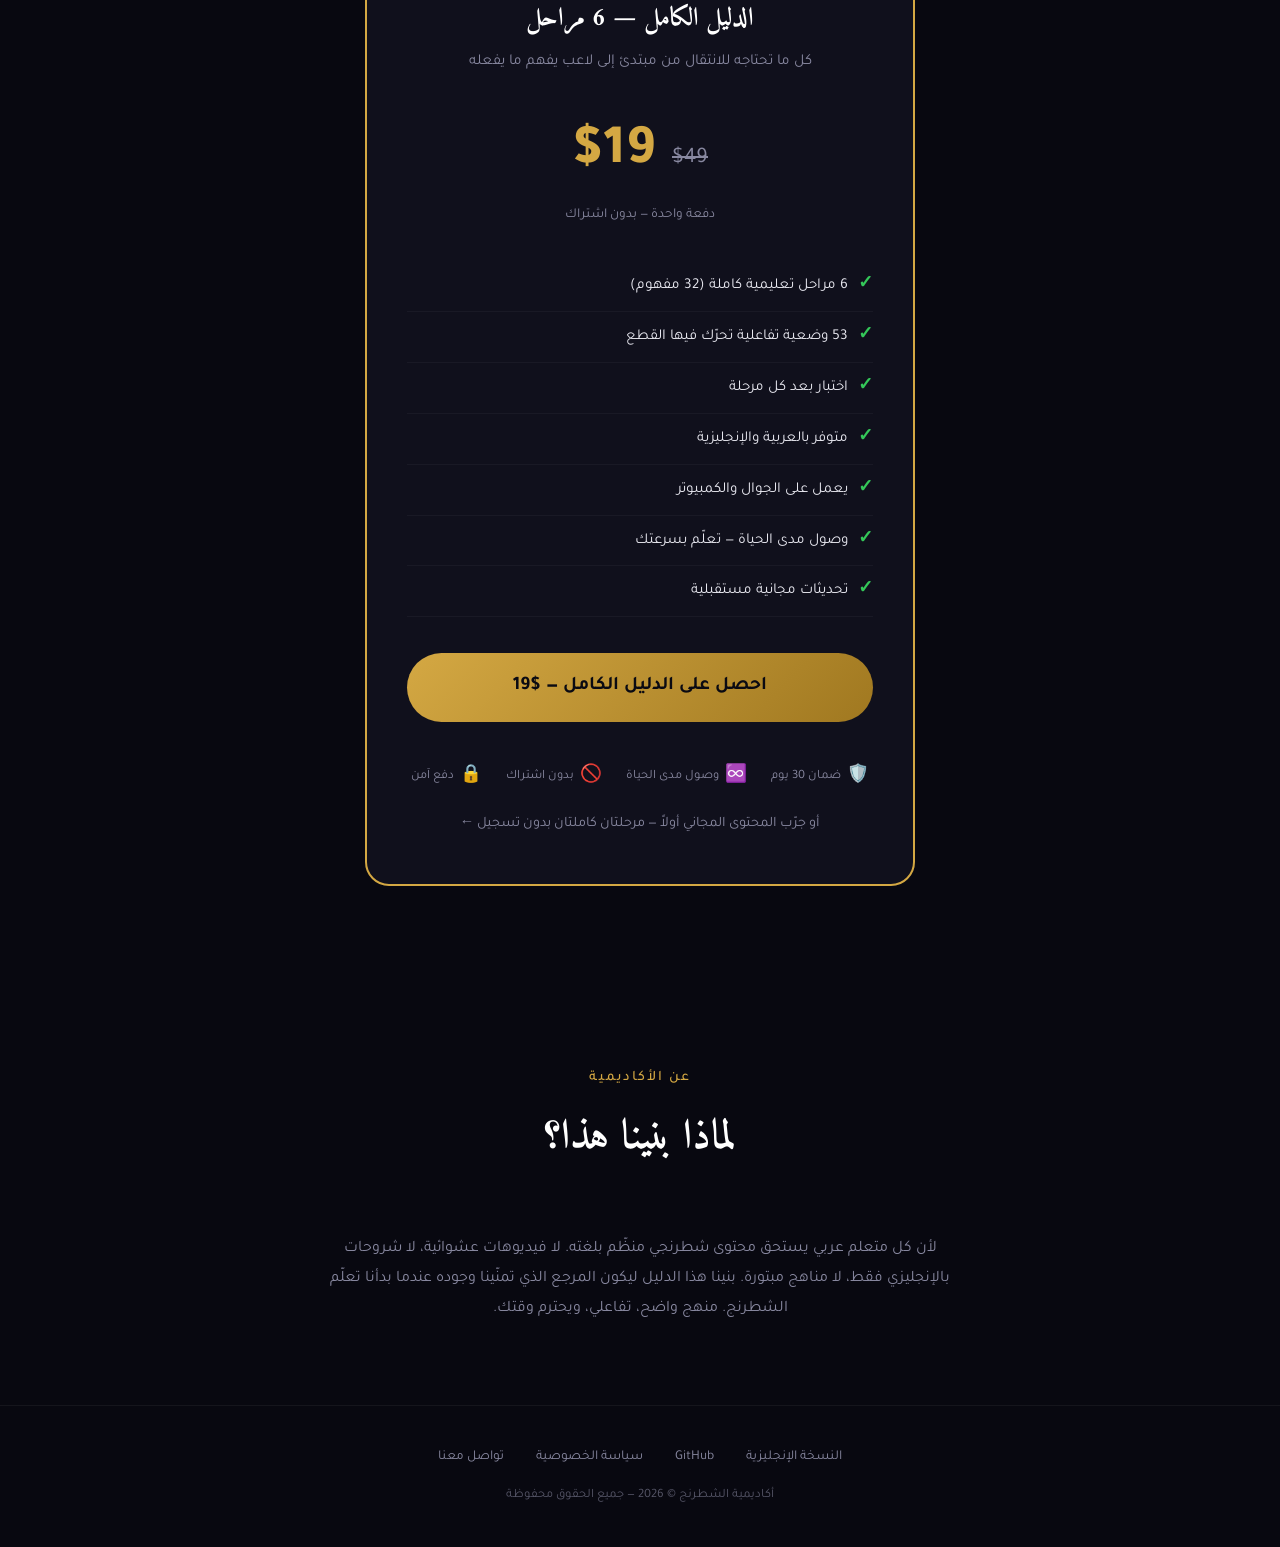
==== commit 79be96c0: "feat: launch-ready — replace old files, add thank-you pages, SEO, 404 - Replace index.html with new " ====
--- a/index.html
+++ b/index.html
@@ -3,278 +3,1563 @@
 <head>
 <meta charset="UTF-8">
 <meta name="viewport" content="width=device-width, initial-scale=1.0">
-<title>أكاديمية الشطرنج — تعلّم الشطرنج من الصفر حتى الاحتراف</title>
-<meta name="description" content="دليل شطرنج شامل بالعربي — 6 مراحل تأخذك من الصفر إلى مستوى يُربك خصومك. جرّب المعاينة مجاناً ثم احصل على الدليل الكامل.">
+<title>أكاديمية الشطرنج — تعلّم الشطرنج بالعربية من الصفر حتى الاحتراف</title>
+<meta name="description" content="الدليل العربي الأول لتعلم الشطرنج. 6 مراحل، 32 مفهوم، لوحات تفاعلية واختبارات. ابدأ مجاناً ثم أكمل الدليل الكامل بـ 19 دولار فقط.">
+<meta name="keywords" content="تعلم شطرنج, شطرنج بالعربي, دورة شطرنج, أكاديمية شطرنج, chess course arabic">
+
+<!-- Open Graph -->
+<meta property="og:title" content="أكاديمية الشطرنج — الدليل العربي الأول">
+<meta property="og:description" content="6 مراحل، 32 مفهوم، لوحات تفاعلية. مرحلتان مجاناً. الدليل الكامل بـ $19 فقط.">
+<meta property="og:type" content="website">
+<meta property="og:locale" content="ar_AR">
+<meta property="og:image" content="https://chess-academy.example.com/og-image.png">
+
+<!-- Twitter Card -->
+<meta name="twitter:card" content="summary_large_image">
+<meta name="twitter:title" content="أكاديمية الشطرنج — الدليل العربي الأول">
+<meta name="twitter:description" content="تعلّم الشطرنج بالعربية. ابدأ مجاناً الآن.">
+
+<!-- Structured Data -->
+<script type="application/ld+json">
+{
+  "@context": "https://schema.org",
+  "@type": "Course",
+  "name": "أكاديمية الشطرنج — الدليل العربي الأول",
+  "description": "دورة شطرنج تفاعلية بالعربية، 6 مراحل و32 مفهوم مع لوحات تفاعلية واختبارات",
+  "provider": { "@type": "Organization", "name": "أكاديمية الشطرنج" },
+  "inLanguage": ["ar", "en"],
+  "offers": {
+    "@type": "Offer",
+    "price": "19",
+    "priceCurrency": "USD",
+    "availability": "https://schema.org/InStock"
+  }
+}
+</script>
+
+<!-- Fonts -->
+<link rel="preconnect" href="https://fonts.googleapis.com">
+<link rel="preconnect" href="https://fonts.gstatic.com" crossorigin>
 <link href="https://fonts.googleapis.com/css2?family=Amiri:wght@400;700&family=Tajawal:wght@300;400;500;700;800&display=swap" rel="stylesheet">
+
 <style>
+/* ============ RESET & BASE ============ */
+*, *::before, *::after { margin: 0; padding: 0; box-sizing: border-box; }
+
 :root {
   --bg: #080810;
   --card: #10101c;
+  --card-hover: #181830;
   --gold: #d4a843;
-  --gold-dim: #9a7830;
-  --gold-glow: rgba(212,168,67,0.12);
-  --silver: #8a9bb0;
-  --text: #e8e4dd;
-  --text-dim: #5a5650;
-  --r: 16px;
-}
-* { margin:0; padding:0; box-sizing:border-box; }
-body { font-family:'Tajawal',sans-serif; background:var(--bg); color:var(--text); min-height:100vh; overflow-x:hidden; }
-
-/* grain */
-body::before { content:''; position:fixed; inset:0; opacity:.025;
-  background-image:url("data:image/svg+xml,%3Csvg viewBox='0 0 256 256' xmlns='http://www.w3.org/2000/svg'%3E%3Cfilter id='n'%3E%3CfeTurbulence type='fractalNoise' baseFrequency='0.9' numOctaves='4' stitchTiles='stitch'/%3E%3C/filter%3E%3Crect width='100%25' height='100%25' filter='url(%23n)'/%3E%3C/svg%3E");
-  pointer-events:none; z-index:999; }
-
-.wrap { max-width:680px; margin:0 auto; padding:0 20px 80px; }
-
-/* ── HERO ── */
-.hero { text-align:center; padding:64px 0 48px; position:relative; }
-.hero-board {
-  font-size:72px; display:block; margin-bottom:20px;
+  --gold-light: #f0d078;
+  --gold-dim: #a07820;
+  --text: #e8e8f0;
+  --text-muted: #8888a0;
+  --green: #34c759;
+  --red: #ff3b30;
+  --white: #ffffff;
+  --radius: 16px;
+  --radius-sm: 10px;
+}
+
+html { scroll-behavior: smooth; font-size: 16px; }
+
+body {
+  font-family: 'Tajawal', sans-serif;
+  background: var(--bg);
+  color: var(--text);
+  direction: rtl;
+  line-height: 1.7;
+  overflow-x: hidden;
+}
+
+/* Grain Overlay */
+body::before {
+  content: '';
+  position: fixed;
+  inset: 0;
+  background-image: url("data:image/svg+xml,%3Csvg viewBox='0 0 256 256' xmlns='http://www.w3.org/2000/svg'%3E%3Cfilter id='noise'%3E%3CfeTurbulence type='fractalNoise' baseFrequency='0.9' numOctaves='4' stitchTiles='stitch'/%3E%3C/filter%3E%3Crect width='100%25' height='100%25' filter='url(%23noise)' opacity='0.03'/%3E%3C/svg%3E");
+  pointer-events: none;
+  z-index: 9999;
+}
+
+h1, h2, h3, h4 { font-family: 'Amiri', serif; }
+
+a { color: var(--gold); text-decoration: none; }
+a:hover { color: var(--gold-light); }
+
+.container { max-width: 1100px; margin: 0 auto; padding: 0 24px; }
+
+/* ============ ANIMATIONS ============ */
+@keyframes float {
+  0%, 100% { transform: translateY(0); }
+  50% { transform: translateY(-18px); }
+}
+
+@keyframes fadeInUp {
+  from { opacity: 0; transform: translateY(40px); }
+  to { opacity: 1; transform: translateY(0); }
+}
+
+@keyframes pulse {
+  0%, 100% { box-shadow: 0 0 0 0 rgba(212,168,67,0.4); }
+  50% { box-shadow: 0 0 0 16px rgba(212,168,67,0); }
+}
+
+.reveal {
+  opacity: 0;
+  transform: translateY(40px);
+  transition: opacity 0.7s ease, transform 0.7s ease;
+}
+.reveal.visible {
+  opacity: 1;
+  transform: translateY(0);
+}
+
+/* ============ BUTTONS ============ */
+.btn {
+  display: inline-flex;
+  align-items: center;
+  gap: 10px;
+  padding: 16px 36px;
+  border-radius: 50px;
+  font-family: 'Tajawal', sans-serif;
+  font-size: 1.1rem;
+  font-weight: 700;
+  border: none;
+  cursor: pointer;
+  transition: all 0.3s ease;
+  text-decoration: none;
+}
+
+.btn-primary {
+  background: linear-gradient(135deg, var(--gold), var(--gold-dim));
+  color: #0a0a12;
+  animation: pulse 2.5s infinite;
+}
+.btn-primary:hover {
+  transform: translateY(-3px);
+  box-shadow: 0 8px 30px rgba(212,168,67,0.35);
+  color: #0a0a12;
+}
+
+.btn-secondary {
+  background: transparent;
+  color: var(--gold);
+  border: 2px solid var(--gold);
+}
+.btn-secondary:hover {
+  background: rgba(212,168,67,0.1);
+  transform: translateY(-3px);
+  color: var(--gold-light);
+}
+
+/* ============ HERO ============ */
+.hero {
+  min-height: 100vh;
+  display: flex;
+  align-items: center;
+  justify-content: center;
+  text-align: center;
+  padding: 120px 24px 80px;
+  position: relative;
+  overflow: hidden;
+}
+
+.hero::before {
+  content: '';
+  position: absolute;
+  width: 600px;
+  height: 600px;
+  background: radial-gradient(circle, rgba(212,168,67,0.08) 0%, transparent 70%);
+  top: 50%;
+  left: 50%;
+  transform: translate(-50%, -50%);
+  pointer-events: none;
+}
+
+.hero-chess-piece {
+  font-size: 6rem;
   animation: float 4s ease-in-out infinite;
+  margin-bottom: 24px;
+  display: inline-block;
   filter: drop-shadow(0 0 40px rgba(212,168,67,0.3));
 }
-@keyframes float { 0%,100%{transform:translateY(0)} 50%{transform:translateY(-10px)} }
-
-.badge {
-  display:inline-block; font-size:10px; letter-spacing:3px; text-transform:uppercase;
-  color:var(--gold); background:var(--gold-glow); padding:5px 16px;
-  border-radius:20px; border:1px solid rgba(212,168,67,0.2); margin-bottom:20px;
-}
+
+.hero-badge {
+  display: inline-block;
+  background: rgba(212,168,67,0.12);
+  border: 1px solid rgba(212,168,67,0.3);
+  color: var(--gold);
+  padding: 8px 24px;
+  border-radius: 50px;
+  font-size: 0.9rem;
+  font-weight: 500;
+  margin-bottom: 28px;
+  letter-spacing: 0.5px;
+}
+
 .hero h1 {
-  font-family:'Amiri',serif; font-size:clamp(2em,6vw,3.2em);
-  color:var(--text); font-weight:700; line-height:1.2; margin-bottom:14px;
-}
-.hero h1 span { color:var(--gold); }
-.hero p { color:var(--silver); font-size:1.05em; font-weight:300; line-height:1.8; max-width:480px; margin:0 auto 32px; }
-
-/* ── CTA BUTTONS ── */
-.cta-group { display:flex; flex-direction:column; gap:12px; align-items:center; }
-.btn-primary {
-  display:inline-flex; align-items:center; gap:10px;
-  background:linear-gradient(135deg,var(--gold-dim),var(--gold));
-  color:#0a0a0f; font-family:'Tajawal',sans-serif; font-weight:700;
-  font-size:1.1em; padding:16px 36px; border-radius:50px; border:none;
-  cursor:pointer; text-decoration:none; transition:all .3s;
-  box-shadow:0 4px 30px rgba(212,168,67,0.25);
-}
-.btn-primary:hover { transform:translateY(-2px); box-shadow:0 8px 40px rgba(212,168,67,0.4); }
-.btn-secondary {
-  display:inline-flex; align-items:center; gap:8px;
-  color:var(--silver); font-family:'Tajawal',sans-serif; font-size:.9em;
-  text-decoration:none; padding:10px 20px; border-radius:30px;
-  border:1px solid rgba(255,255,255,0.07); background:rgba(255,255,255,0.02);
-  transition:all .3s; cursor:pointer;
-}
-.btn-secondary:hover { color:var(--text); border-color:rgba(255,255,255,0.15); }
-
-/* ── STATS ── */
-.stats { display:grid; grid-template-columns:repeat(3,1fr); gap:12px; margin:48px 0; }
-.stat {
-  background:var(--card); border:1px solid rgba(255,255,255,0.04);
-  border-radius:var(--r); padding:20px 12px; text-align:center;
-}
-.stat-v { font-size:1.8em; font-weight:700; color:var(--gold); font-family:'Amiri',serif; }
-.stat-l { font-size:.78em; color:var(--text-dim); margin-top:4px; }
-
-/* ── PHASES ── */
+  font-size: clamp(2rem, 5vw, 3.4rem);
+  line-height: 1.3;
+  margin-bottom: 20px;
+  color: var(--white);
+}
+
+.hero h1 span { color: var(--gold); }
+
+.hero-sub {
+  font-size: 1.25rem;
+  color: var(--text-muted);
+  max-width: 650px;
+  margin: 0 auto 40px;
+  line-height: 1.8;
+}
+
+.hero-buttons {
+  display: flex;
+  gap: 16px;
+  justify-content: center;
+  flex-wrap: wrap;
+}
+
+.hero-note {
+  margin-top: 28px;
+  font-size: 0.85rem;
+  color: var(--text-muted);
+}
+.hero-note strong { color: var(--green); }
+
+/* ============ PROBLEM SECTION ============ */
+.problem {
+  padding: 100px 0;
+}
+
+.section-label {
+  text-align: center;
+  font-size: 0.9rem;
+  color: var(--gold);
+  text-transform: uppercase;
+  letter-spacing: 2px;
+  margin-bottom: 12px;
+  font-family: 'Tajawal', sans-serif;
+  font-weight: 500;
+}
+
 .section-title {
-  font-size:.7em; letter-spacing:3px; text-transform:uppercase;
-  color:var(--gold); text-align:center; margin-bottom:24px;
-}
-.phases { display:flex; flex-direction:column; gap:10px; margin-bottom:48px; }
-.phase {
-  background:var(--card); border:1px solid rgba(255,255,255,0.04);
-  border-radius:var(--r); padding:18px 20px;
-  display:flex; align-items:center; gap:16px;
-  transition:border-color .3s;
-}
-.phase:hover { border-color:rgba(212,168,67,0.15); }
+  text-align: center;
+  font-size: clamp(1.8rem, 4vw, 2.6rem);
+  color: var(--white);
+  margin-bottom: 60px;
+}
+
+.pain-grid {
+  display: grid;
+  grid-template-columns: repeat(auto-fit, minmax(240px, 1fr));
+  gap: 24px;
+}
+
+.pain-card {
+  background: var(--card);
+  border-radius: var(--radius);
+  padding: 36px 28px;
+  border: 1px solid rgba(255,255,255,0.04);
+  transition: all 0.3s ease;
+}
+.pain-card:hover {
+  border-color: rgba(212,168,67,0.2);
+  transform: translateY(-4px);
+}
+
+.pain-icon {
+  font-size: 2.4rem;
+  margin-bottom: 16px;
+  display: block;
+}
+
+.pain-card h3 {
+  font-family: 'Tajawal', sans-serif;
+  font-size: 1.1rem;
+  font-weight: 700;
+  margin-bottom: 10px;
+  color: var(--white);
+}
+
+.pain-card p {
+  color: var(--text-muted);
+  font-size: 0.95rem;
+  line-height: 1.7;
+}
+
+/* ============ STATS STRIP ============ */
+.stats {
+  padding: 48px 0;
+  border-top: 1px solid rgba(255,255,255,0.05);
+  border-bottom: 1px solid rgba(255,255,255,0.05);
+  background: linear-gradient(180deg, rgba(212,168,67,0.03) 0%, transparent 100%);
+}
+
+.stats-grid {
+  display: flex;
+  justify-content: center;
+  flex-wrap: wrap;
+  gap: 12px 48px;
+}
+
+.stat-item {
+  text-align: center;
+  min-width: 120px;
+}
+
+.stat-number {
+  font-family: 'Amiri', serif;
+  font-size: 2rem;
+  color: var(--gold);
+  font-weight: 700;
+}
+
+.stat-label {
+  font-size: 0.85rem;
+  color: var(--text-muted);
+  margin-top: 4px;
+}
+
+/* ============ CURRICULUM ============ */
+.curriculum {
+  padding: 100px 0;
+}
+
+.phase-list {
+  max-width: 800px;
+  margin: 0 auto;
+  display: flex;
+  flex-direction: column;
+  gap: 16px;
+}
+
+.phase-card {
+  background: var(--card);
+  border-radius: var(--radius);
+  border: 1px solid rgba(255,255,255,0.04);
+  overflow: hidden;
+  transition: border-color 0.3s;
+}
+.phase-card:hover { border-color: rgba(212,168,67,0.15); }
+
+.phase-card.free { border-right: 4px solid var(--green); }
+.phase-card.locked { border-right: 4px solid var(--gold-dim); }
+
+.phase-header {
+  display: flex;
+  align-items: center;
+  justify-content: space-between;
+  padding: 20px 28px;
+  cursor: pointer;
+  user-select: none;
+}
+
+.phase-header:hover { background: rgba(255,255,255,0.02); }
+
+.phase-info { display: flex; align-items: center; gap: 16px; }
+
 .phase-num {
-  width:34px; height:34px; border-radius:50%;
-  background:var(--gold-glow); border:1px solid rgba(212,168,67,0.2);
-  color:var(--gold); font-size:.85em; font-weight:700;
-  display:flex; align-items:center; justify-content:center; flex-shrink:0;
-}
-.phase-body { flex:1; }
-.phase-name { font-size:.95em; font-weight:600; color:var(--text); }
-.phase-sub { font-size:.78em; color:var(--text-dim); margin-top:3px; }
-.phase-tag {
-  font-size:.68em; padding:3px 10px; border-radius:10px;
-  background:var(--gold-glow); color:var(--gold);
-  border:1px solid rgba(212,168,67,0.15); white-space:nowrap;
-}
-
-/* ── TESTIMONIAL / QUOTE ── */
-.quote-block {
-  background:linear-gradient(135deg,#12121e,#0e0e1a);
-  border:1px solid rgba(212,168,67,0.1); border-right:3px solid var(--gold);
-  border-radius:0 var(--r) var(--r) 0; padding:24px 24px;
-  margin:40px 0; position:relative;
-}
-.quote-text { font-family:'Amiri',serif; font-size:1.15em; color:var(--text); line-height:1.8; }
-.quote-author { font-size:.8em; color:var(--gold-dim); margin-top:10px; }
-
-/* ── FOR WHO ── */
-.for-who { display:grid; grid-template-columns:1fr 1fr; gap:10px; margin-bottom:48px; }
-.for-item {
-  background:var(--card); border:1px solid rgba(255,255,255,0.04);
-  border-radius:var(--r); padding:16px 18px;
-  display:flex; align-items:flex-start; gap:12px;
-}
-.for-item-em { font-size:1.3em; margin-top:2px; }
-.for-item-text { font-size:.85em; color:var(--silver); line-height:1.6; }
-.for-item-text strong { color:var(--text); display:block; margin-bottom:3px; font-size:.95em; }
-
-/* ── FINAL CTA ── */
-.final-cta {
-  background:linear-gradient(135deg,#14142a,#1a1a30);
-  border:1px solid rgba(212,168,67,0.1); border-radius:20px;
-  padding:40px 30px; text-align:center;
-}
-.final-cta h2 { font-family:'Amiri',serif; font-size:1.7em; margin-bottom:10px; color:var(--gold); }
-.final-cta p { color:var(--silver); font-size:.9em; margin-bottom:24px; line-height:1.7; }
-
-/* ── FREE TAG ── */
-.free-tag {
-  display:inline-flex; align-items:center; gap:6px;
-  background:rgba(74,200,120,0.1); color:#4ac878;
-  border:1px solid rgba(74,200,120,0.2); border-radius:20px;
-  font-size:.75em; padding:4px 14px; margin-bottom:16px;
-}
-
-/* ── FOOTER ── */
-footer { text-align:center; padding:40px 0 20px; color:var(--text-dim); font-size:.78em; }
-footer a { color:var(--gold-dim); text-decoration:none; }
-
-@media(max-width:480px){
-  .stats { grid-template-columns:repeat(3,1fr); }
-  .for-who { grid-template-columns:1fr; }
+  width: 40px;
+  height: 40px;
+  border-radius: 50%;
+  display: flex;
+  align-items: center;
+  justify-content: center;
+  font-weight: 800;
+  font-size: 1rem;
+  flex-shrink: 0;
+}
+
+.phase-card.free .phase-num {
+  background: rgba(52,199,89,0.15);
+  color: var(--green);
+}
+.phase-card.locked .phase-num {
+  background: rgba(212,168,67,0.15);
+  color: var(--gold);
+}
+
+.phase-title-text { font-weight: 700; font-size: 1.05rem; }
+
+.phase-badge {
+  font-size: 0.75rem;
+  padding: 4px 14px;
+  border-radius: 50px;
+  font-weight: 600;
+}
+
+.phase-card.free .phase-badge {
+  background: rgba(52,199,89,0.12);
+  color: var(--green);
+}
+.phase-card.locked .phase-badge {
+  background: rgba(212,168,67,0.12);
+  color: var(--gold);
+}
+
+.phase-toggle {
+  font-size: 1.2rem;
+  color: var(--text-muted);
+  transition: transform 0.3s;
+  margin-inline-start: 12px;
+}
+.phase-card.open .phase-toggle { transform: rotate(180deg); }
+
+.phase-content {
+  max-height: 0;
+  overflow: hidden;
+  transition: max-height 0.4s ease;
+}
+
+.phase-content-inner {
+  padding: 0 28px 24px;
+  display: flex;
+  flex-wrap: wrap;
+  gap: 8px;
+}
+
+.concept-tag {
+  background: rgba(255,255,255,0.05);
+  padding: 6px 16px;
+  border-radius: 50px;
+  font-size: 0.85rem;
+  color: var(--text-muted);
+}
+
+/* ============ INTERACTIVE PREVIEW ============ */
+.preview {
+  padding: 100px 0;
+  text-align: center;
+}
+
+.preview-board-wrapper {
+  max-width: 500px;
+  margin: 0 auto 32px;
+  position: relative;
+}
+
+.mini-board {
+  display: grid;
+  grid-template-columns: repeat(8, 1fr);
+  aspect-ratio: 1;
+  border-radius: var(--radius);
+  overflow: hidden;
+  border: 3px solid rgba(212,168,67,0.3);
+}
+
+.cell {
+  aspect-ratio: 1;
+  display: flex;
+  align-items: center;
+  justify-content: center;
+  font-size: clamp(1.2rem, 4vw, 2rem);
+  position: relative;
+}
+
+.cell.light { background: #b8a67a; }
+.cell.dark { background: #7a6a4e; }
+.cell.highlight { box-shadow: inset 0 0 0 3px var(--gold); }
+
+.preview-caption {
+  font-size: 1.3rem;
+  color: var(--white);
+  margin-bottom: 12px;
+  font-family: 'Amiri', serif;
+}
+
+.preview-desc {
+  color: var(--text-muted);
+  margin-bottom: 32px;
+  font-size: 1rem;
+}
+
+/* ============ COMPARISON TABLE ============ */
+.comparison {
+  padding: 100px 0;
+}
+
+.compare-table {
+  max-width: 700px;
+  margin: 0 auto;
+  border-radius: var(--radius);
+  overflow: hidden;
+  border: 1px solid rgba(255,255,255,0.06);
+}
+
+.compare-row {
+  display: grid;
+  grid-template-columns: 1fr 120px 120px;
+  align-items: center;
+  padding: 16px 28px;
+  border-bottom: 1px solid rgba(255,255,255,0.04);
+}
+
+.compare-row:last-child { border-bottom: none; }
+
+.compare-header {
+  background: var(--card);
+  font-weight: 700;
+  color: var(--gold);
+  font-size: 0.9rem;
+}
+
+.compare-row:not(.compare-header) { background: rgba(16,16,28,0.6); }
+.compare-row:not(.compare-header):hover { background: var(--card); }
+
+.compare-feature { font-size: 0.95rem; }
+
+.compare-check {
+  text-align: center;
+  font-size: 1.2rem;
+}
+
+.check-yes { color: var(--green); }
+.check-no { color: var(--red); opacity: 0.5; }
+
+/* ============ TESTIMONIALS ============ */
+.testimonials {
+  padding: 100px 0;
+}
+
+.testimonial-grid {
+  display: grid;
+  grid-template-columns: repeat(auto-fit, minmax(300px, 1fr));
+  gap: 24px;
+}
+
+.testimonial-card {
+  background: var(--card);
+  border-radius: var(--radius);
+  padding: 32px;
+  border: 1px solid rgba(255,255,255,0.04);
+  position: relative;
+}
+
+.testimonial-card::before {
+  content: '\201F';
+  position: absolute;
+  top: 16px;
+  left: 20px;
+  font-size: 4rem;
+  color: rgba(212,168,67,0.15);
+  font-family: serif;
+  line-height: 1;
+}
+
+.testimonial-text {
+  font-size: 1rem;
+  line-height: 1.8;
+  margin-bottom: 20px;
+  color: var(--text);
+}
+
+.testimonial-author {
+  display: flex;
+  align-items: center;
+  gap: 12px;
+}
+
+.testimonial-avatar {
+  width: 44px;
+  height: 44px;
+  border-radius: 50%;
+  background: linear-gradient(135deg, var(--gold-dim), var(--gold));
+  display: flex;
+  align-items: center;
+  justify-content: center;
+  font-size: 1.2rem;
+  color: #0a0a12;
+  font-weight: 800;
+}
+
+.testimonial-name { font-weight: 700; font-size: 0.95rem; }
+.testimonial-role { font-size: 0.8rem; color: var(--text-muted); }
+
+/* ============ BEFORE / AFTER ============ */
+.before-after {
+  padding: 100px 0;
+}
+
+.ba-grid {
+  max-width: 750px;
+  margin: 0 auto;
+  display: flex;
+  flex-direction: column;
+  gap: 16px;
+}
+
+.ba-row {
+  display: grid;
+  grid-template-columns: 1fr auto 1fr;
+  gap: 16px;
+  align-items: center;
+}
+
+.ba-before, .ba-after {
+  padding: 20px 24px;
+  border-radius: var(--radius-sm);
+  font-size: 0.95rem;
+}
+
+.ba-before {
+  background: rgba(255,59,48,0.08);
+  border: 1px solid rgba(255,59,48,0.15);
+  color: var(--red);
+  text-align: left;
+}
+
+.ba-after {
+  background: rgba(52,199,89,0.08);
+  border: 1px solid rgba(52,199,89,0.15);
+  color: var(--green);
+}
+
+.ba-arrow {
+  font-size: 1.5rem;
+  color: var(--gold);
+}
+
+/* ============ FAQ ============ */
+.faq {
+  padding: 100px 0;
+}
+
+.faq-list {
+  max-width: 750px;
+  margin: 0 auto;
+  display: flex;
+  flex-direction: column;
+  gap: 12px;
+}
+
+.faq-item {
+  background: var(--card);
+  border-radius: var(--radius-sm);
+  border: 1px solid rgba(255,255,255,0.04);
+  overflow: hidden;
+}
+
+.faq-question {
+  display: flex;
+  justify-content: space-between;
+  align-items: center;
+  padding: 20px 24px;
+  cursor: pointer;
+  font-weight: 700;
+  font-size: 1rem;
+  user-select: none;
+  transition: background 0.2s;
+}
+.faq-question:hover { background: rgba(255,255,255,0.02); }
+
+.faq-icon {
+  font-size: 1.3rem;
+  color: var(--gold);
+  transition: transform 0.3s;
+  flex-shrink: 0;
+  margin-inline-start: 16px;
+}
+.faq-item.open .faq-icon { transform: rotate(45deg); }
+
+.faq-answer {
+  max-height: 0;
+  overflow: hidden;
+  transition: max-height 0.4s ease;
+}
+
+.faq-answer-inner {
+  padding: 0 24px 20px;
+  color: var(--text-muted);
+  line-height: 1.8;
+  font-size: 0.95rem;
+}
+
+/* ============ PRICING ============ */
+.pricing {
+  padding: 100px 0;
+}
+
+.pricing-card {
+  max-width: 550px;
+  margin: 0 auto;
+  background: var(--card);
+  border-radius: 24px;
+  border: 2px solid var(--gold);
+  padding: 48px 40px;
+  text-align: center;
+  position: relative;
+  overflow: hidden;
+}
+
+.pricing-card::before {
+  content: '';
+  position: absolute;
+  top: -2px;
+  left: -2px;
+  right: -2px;
+  height: 4px;
+  background: linear-gradient(90deg, var(--gold-dim), var(--gold), var(--gold-light), var(--gold));
+}
+
+.pricing-label {
+  display: inline-block;
+  background: linear-gradient(135deg, var(--gold), var(--gold-dim));
+  color: #0a0a12;
+  padding: 6px 20px;
+  border-radius: 50px;
+  font-size: 0.8rem;
+  font-weight: 800;
+  margin-bottom: 24px;
+  letter-spacing: 1px;
+}
+
+.pricing-title {
+  font-size: 1.6rem;
+  color: var(--white);
+  margin-bottom: 8px;
+}
+
+.pricing-subtitle {
+  color: var(--text-muted);
+  font-size: 0.95rem;
+  margin-bottom: 32px;
+}
+
+.pricing-price {
+  margin-bottom: 32px;
+}
+
+.price-old {
+  font-size: 1.4rem;
+  color: var(--text-muted);
+  text-decoration: line-through;
+  margin-left: 12px;
+}
+
+.price-current {
+  font-size: 3.5rem;
+  font-weight: 800;
+  color: var(--gold);
+}
+
+.price-currency {
+  font-size: 1.2rem;
+  color: var(--text-muted);
+}
+
+.price-note {
+  font-size: 0.85rem;
+  color: var(--text-muted);
+  margin-top: 6px;
+}
+
+.pricing-features {
+  text-align: right;
+  margin-bottom: 36px;
+}
+
+.pricing-features li {
+  list-style: none;
+  padding: 10px 0;
+  border-bottom: 1px solid rgba(255,255,255,0.04);
+  font-size: 0.95rem;
+  display: flex;
+  align-items: center;
+  gap: 10px;
+}
+
+.pricing-features li::before {
+  content: '✓';
+  color: var(--green);
+  font-weight: 700;
+  font-size: 1.1rem;
+}
+
+.pricing-btn {
+  width: 100%;
+  justify-content: center;
+  font-size: 1.2rem;
+  padding: 18px 36px;
+  margin-bottom: 16px;
+}
+
+.pricing-trust {
+  display: flex;
+  justify-content: center;
+  gap: 24px;
+  flex-wrap: wrap;
+  margin-top: 24px;
+}
+
+.trust-badge {
+  display: flex;
+  align-items: center;
+  gap: 6px;
+  font-size: 0.8rem;
+  color: var(--text-muted);
+}
+
+.trust-badge span { font-size: 1.1rem; }
+
+.pricing-free-link {
+  display: block;
+  margin-top: 20px;
+  color: var(--text-muted);
+  font-size: 0.9rem;
+}
+.pricing-free-link:hover { color: var(--gold); }
+
+/* ============ ABOUT ============ */
+.about {
+  padding: 80px 0;
+  text-align: center;
+}
+
+.about p {
+  max-width: 650px;
+  margin: 0 auto;
+  color: var(--text-muted);
+  line-height: 1.9;
+  font-size: 1rem;
+}
+
+/* ============ FOOTER ============ */
+.footer {
+  padding: 40px 0;
+  border-top: 1px solid rgba(255,255,255,0.05);
+  text-align: center;
+}
+
+.footer-links {
+  display: flex;
+  justify-content: center;
+  gap: 32px;
+  flex-wrap: wrap;
+  margin-bottom: 16px;
+}
+
+.footer-links a {
+  color: var(--text-muted);
+  font-size: 0.85rem;
+  transition: color 0.3s;
+}
+.footer-links a:hover { color: var(--gold); }
+
+.footer-copy {
+  font-size: 0.8rem;
+  color: var(--text-muted);
+  opacity: 0.6;
+}
+
+/* ============ RESPONSIVE ============ */
+@media (max-width: 768px) {
+  .hero { padding: 80px 20px 60px; }
+  .hero-chess-piece { font-size: 4rem; }
+  .btn { padding: 14px 28px; font-size: 1rem; }
+  .compare-row { grid-template-columns: 1fr 80px 80px; padding: 12px 16px; }
+  .compare-feature { font-size: 0.85rem; }
+  .ba-row { grid-template-columns: 1fr; gap: 8px; text-align: center; }
+  .ba-arrow { transform: rotate(90deg); }
+  .ba-before { text-align: center; }
+  .pricing-card { padding: 36px 24px; }
+  .price-current { font-size: 2.8rem; }
+  .testimonial-grid { grid-template-columns: 1fr; }
+}
+
+@media (max-width: 480px) {
+  .stats-grid { gap: 8px 24px; }
+  .stat-number { font-size: 1.5rem; }
 }
 </style>
 </head>
+
 <body>
-<div class="wrap">
-
-  <!-- HERO -->
-  <section class="hero">
-    <span class="hero-board">♟️</span>
-    <div class="badge">دليل الشطرنج العربي</div>
-    <h1>تعلّم الشطرنج<br><span>بشكل صحيح</span></h1>
-    <p>6 مراحل منظمة تأخذك من لا تعرف كيف تحرك القطع، إلى لاعب يفكر بعمق ويربح بثقة.</p>
-    <div class="cta-group">
-      <a href="app.html" class="btn-primary">♟ جرّب المعاينة مجاناً</a>
-      <a href="#pricing" class="btn-secondary">↓ الدليل الكامل بـ $19 فقط</a>
+
+<!-- ==================== HERO ==================== -->
+<section class="hero" id="hero">
+  <div class="container">
+    <div class="hero-chess-piece">&#9818;</div>
+    <div class="hero-badge">الدليل العربي الأول لتعلم الشطرنج</div>
+    <h1>كل يوم تلعب شطرنج...<br>وكل يوم <span>تخسر بنفس الطريقة</span></h1>
+    <p class="hero-sub">
+      ليس لأنك غبي. بل لأن أحداً لم يعلّمك التفكير الصحيح.
+      <br>هذا الدليل يعلّمك الشطرنج كما يجب — خطوة بخطوة، بالعربي، مع لوحات تفاعلية.
+    </p>
+    <div class="hero-buttons">
+      <a href="#pricing" class="btn btn-primary">جرّب مجاناً — مرحلتان كاملتان</a>
+      <a href="#pricing" class="btn btn-secondary">الدليل الكامل بـ $19</a>
     </div>
-  </section>
-
-  <!-- STATS -->
-  <div class="stats">
-    <div class="stat"><div class="stat-v">6</div><div class="stat-l">مراحل تعليمية</div></div>
-    <div class="stat"><div class="stat-v">٣٠+</div><div class="stat-l">مفهوم وتكتيك</div></div>
-    <div class="stat"><div class="stat-v">$19</div><div class="stat-l">دفعة واحدة فقط</div></div>
+    <p class="hero-note">
+      <strong>مرحلتان مجاناً بالكامل</strong> — بدون بطاقة، بدون اشتراك
+    </p>
   </div>
-
-  <!-- PHASES -->
-  <div id="phases">
-    <div class="section-title">المنهج الكامل</div>
-    <div class="phases">
-      <div class="phase">
-        <div class="phase-num">١</div>
-        <div class="phase-body">
-          <div class="phase-name">الرقعة ليست مسطحة</div>
-          <div class="phase-sub">تعلّم تراها بعيون قائد — السيطرة على المركز</div>
-        </div>
-        <div class="phase-tag" style="background:rgba(74,200,120,0.1);color:#4ac878;border-color:rgba(74,200,120,0.2)">مجاني</div>
-      </div>
-      <div class="phase">
-        <div class="phase-num">٢</div>
-        <div class="phase-body">
-          <div class="phase-name">أول ١٠ نقلات</div>
-          <div class="phase-sub">خطة واضحة بدل العشوائية — مبادئ الافتتاح</div>
-        </div>
-        <div class="phase-tag" style="background:rgba(74,200,120,0.1);color:#4ac878;border-color:rgba(74,200,120,0.2)">مجاني</div>
-      </div>
-      <div class="phase">
-        <div class="phase-num">٣</div>
-        <div class="phase-body">
-          <div class="phase-name">التكتيكات — اربح قطعاً مجاناً</div>
-          <div class="phase-sub">الشوكة، التسمير، الكشف — أسلحة تغير المباريات</div>
-        </div>
-        <div class="phase-tag">🔒 الأسلحة</div>
-      </div>
-      <div class="phase">
-        <div class="phase-num">٤</div>
-        <div class="phase-body">
-          <div class="phase-name">وسط اللعبة</div>
-          <div class="phase-sub">فكّر كقائد لا كجندي — الخطط الاستراتيجية</div>
-        </div>
-        <div class="phase-tag">🔒 العقل</div>
-      </div>
-      <div class="phase">
-        <div class="phase-num">٥</div>
-        <div class="phase-body">
-          <div class="phase-name">نهايات اللعب</div>
-          <div class="phase-sub">حيث تُصنع الانتصارات — تحويل الأفضلية لفوز</div>
-        </div>
-        <div class="phase-tag">🔒 الختام</div>
-      </div>
-      <div class="phase">
-        <div class="phase-num">٦</div>
-        <div class="phase-body">
-          <div class="phase-name">خارطة طريقك</div>
-          <div class="phase-sub">من اليوم حتى تصبح لاعباً حقيقياً — روتين التطوير</div>
-        </div>
-        <div class="phase-tag">🔒 المسار</div>
+</section>
+
+<!-- ==================== PROBLEM ==================== -->
+<section class="problem" id="problem">
+  <div class="container">
+    <div class="section-label reveal">لماذا لا تتحسن؟</div>
+    <h2 class="section-title reveal">هل تعرف هذا الشعور؟</h2>
+    <div class="pain-grid">
+      <div class="pain-card reveal">
+        <span class="pain-icon">😤</span>
+        <h3>تخسر ولا تعرف لماذا</h3>
+        <p>تنتهي المباراة وأنت تحدّق في الشاشة بدون أي فكرة عن الخطأ الذي ارتكبته. كل مرة نفس النتيجة.</p>
+      </div>
+      <div class="pain-card reveal">
+        <span class="pain-icon">📺</span>
+        <h3>فيديوهات عشوائية بلا منهج</h3>
+        <p>تشاهد فيديو عن الافتتاحيات، ثم آخر عن نهاية اللعب، ثم تكتيك... بدون ترتيب ولا بناء حقيقي.</p>
+      </div>
+      <div class="pain-card reveal">
+        <span class="pain-icon">🧠</span>
+        <h3>تحفظ الافتتاحيات وتنسى في الوسط</h3>
+        <p>حفظت 10 حركات في الافتتاح، لكن بعد الحركة 11 ضعت تماماً. لأنك حفظت بدون فهم.</p>
+      </div>
+      <div class="pain-card reveal">
+        <span class="pain-icon">🔍</span>
+        <h3>لا تستطيع تحليل مبارياتك</h3>
+        <p>تفتح التحليل بعد المباراة، ترى أسهم حمراء وخضراء، لكن لا تفهم لماذا كانت نقلتك خاطئة.</p>
       </div>
     </div>
   </div>
-
-  <!-- QUOTE -->
-  <div class="quote-block">
-    <div class="quote-text">«في الافتتاح تتعلم درساً، في وسط اللعب تخوض معركة، في النهاية تكسب لعبة»</div>
-    <div class="quote-author">— حكمة شطرنجية</div>
-  </div>
-
-  <!-- FOR WHO -->
-  <div class="section-title">لمن هذا الدليل؟</div>
-  <div class="for-who">
-    <div class="for-item">
-      <div class="for-item-em">🌱</div>
-      <div class="for-item-text"><strong>المبتدئ الكامل</strong>لم تلعب الشطرنج قط أو جربته عشوائياً</div>
-    </div>
-    <div class="for-item">
-      <div class="for-item-em">📈</div>
-      <div class="for-item-text"><strong>يريد تحسين مستواه</strong>يلعب لكنه لا يعرف لماذا يخسر</div>
-    </div>
-    <div class="for-item">
-      <div class="for-item-em">⏱️</div>
-      <div class="for-item-text"><strong>وقته محدود</strong>دليل مركّز — بلا حشو ولا نظريات معقدة</div>
-    </div>
-    <div class="for-item">
-      <div class="for-item-em">🧠</div>
-      <div class="for-item-text"><strong>يحب التفكير المنظم</strong>الشطرنج يطوّر التخطيط والتحليل</div>
+</section>
+
+<!-- ==================== STATS STRIP ==================== -->
+<section class="stats reveal">
+  <div class="container">
+    <div class="stats-grid">
+      <div class="stat-item">
+        <div class="stat-number">6</div>
+        <div class="stat-label">مراحل تعليمية</div>
+      </div>
+      <div class="stat-item">
+        <div class="stat-number">32</div>
+        <div class="stat-label">مفهوم أساسي</div>
+      </div>
+      <div class="stat-item">
+        <div class="stat-number">53</div>
+        <div class="stat-label">وضعية تفاعلية</div>
+      </div>
+      <div class="stat-item">
+        <div class="stat-number">✓</div>
+        <div class="stat-label">اختبارات بعد كل مرحلة</div>
+      </div>
+      <div class="stat-item">
+        <div class="stat-number">🌍</div>
+        <div class="stat-label">عربي + إنجليزي</div>
+      </div>
     </div>
   </div>
-
-  <!-- PRICING -->
-  <div id="pricing" class="final-cta">
-    <div class="free-tag">✓ معاينة مجانية — مرحلتان كاملتان</div>
-    <h2>احصل على الدليل الكامل</h2>
-    <p>مرحلتان مجانيتان تعطيك الأساس. أربع مراحل إضافية تمنحك التكتيكات والاستراتيجية والنهايات وخارطة الطريق الكاملة.</p>
-    <div style="font-family:'Amiri',serif;font-size:2.8em;color:var(--gold);margin:16px 0 4px">$19</div>
-    <div style="font-size:.82em;color:var(--text-dim);margin-bottom:24px">دفعة واحدة — وصول دائم — بدون اشتراك</div>
-    <div class="cta-group">
-      <a href="https://gumroad.com/l/chess-academy-ar" target="_blank" class="btn-primary">اشترِ الدليل الكامل ←</a>
-      <a href="app.html" class="btn-secondary">♟ جرّب المعاينة المجانية أولاً</a>
+</section>
+
+<!-- ==================== CURRICULUM ==================== -->
+<section class="curriculum" id="curriculum">
+  <div class="container">
+    <div class="section-label reveal">ماذا ستتعلم؟</div>
+    <h2 class="section-title reveal">المنهج الكامل — 6 مراحل</h2>
+    <div class="phase-list">
+
+      <div class="phase-card free reveal">
+        <div class="phase-header" onclick="togglePhase(this)">
+          <div class="phase-info">
+            <div class="phase-num">1</div>
+            <div class="phase-title-text">أساسيات اللوحة والقطع</div>
+          </div>
+          <div style="display:flex;align-items:center;">
+            <span class="phase-badge">مجاني</span>
+            <span class="phase-toggle">▼</span>
+          </div>
+        </div>
+        <div class="phase-content">
+          <div class="phase-content-inner">
+            <span class="concept-tag">ترتيب اللوحة</span>
+            <span class="concept-tag">حركة كل قطعة</span>
+            <span class="concept-tag">القيمة النسبية للقطع</span>
+            <span class="concept-tag">التبييت (القصير والطويل)</span>
+            <span class="concept-tag">الأخذ بالتجاوز</span>
+            <span class="concept-tag">ترقية البيدق</span>
+          </div>
+        </div>
+      </div>
+
+      <div class="phase-card free reveal">
+        <div class="phase-header" onclick="togglePhase(this)">
+          <div class="phase-info">
+            <div class="phase-num">2</div>
+            <div class="phase-title-text">مبادئ اللعب الأولى</div>
+          </div>
+          <div style="display:flex;align-items:center;">
+            <span class="phase-badge">مجاني</span>
+            <span class="phase-toggle">▼</span>
+          </div>
+        </div>
+        <div class="phase-content">
+          <div class="phase-content-inner">
+            <span class="concept-tag">السيطرة على المركز</span>
+            <span class="concept-tag">تطوير القطع</span>
+            <span class="concept-tag">سلامة الملك</span>
+            <span class="concept-tag">الكش مات الأساسية</span>
+            <span class="concept-tag">أخطاء الافتتاح الشائعة</span>
+          </div>
+        </div>
+      </div>
+
+      <div class="phase-card locked reveal">
+        <div class="phase-header" onclick="togglePhase(this)">
+          <div class="phase-info">
+            <div class="phase-num">3</div>
+            <div class="phase-title-text">التكتيكات — سلاح التحسن السريع</div>
+          </div>
+          <div style="display:flex;align-items:center;">
+            <span class="phase-badge">🔒 الدليل الكامل</span>
+            <span class="phase-toggle">▼</span>
+          </div>
+        </div>
+        <div class="phase-content">
+          <div class="phase-content-inner">
+            <span class="concept-tag">الشوكة (Fork)</span>
+            <span class="concept-tag">التثبيت (Pin)</span>
+            <span class="concept-tag">السيخ (Skewer)</span>
+            <span class="concept-tag">الهجوم المزدوج</span>
+            <span class="concept-tag">الكشف (Discovered Attack)</span>
+            <span class="concept-tag">التضحية التكتيكية</span>
+          </div>
+        </div>
+      </div>
+
+      <div class="phase-card locked reveal">
+        <div class="phase-header" onclick="togglePhase(this)">
+          <div class="phase-info">
+            <div class="phase-num">4</div>
+            <div class="phase-title-text">الاستراتيجية — فكّر كلاعب محترف</div>
+          </div>
+          <div style="display:flex;align-items:center;">
+            <span class="phase-badge">🔒 الدليل الكامل</span>
+            <span class="phase-toggle">▼</span>
+          </div>
+        </div>
+        <div class="phase-content">
+          <div class="phase-content-inner">
+            <span class="concept-tag">بنية البيادق</span>
+            <span class="concept-tag">المربعات الضعيفة</span>
+            <span class="concept-tag">الأعمدة المفتوحة</span>
+            <span class="concept-tag">زوج الفيلين</span>
+            <span class="concept-tag">الخطة في وسط اللعب</span>
+            <span class="concept-tag">التبادلات المفيدة</span>
+          </div>
+        </div>
+      </div>
+
+      <div class="phase-card locked reveal">
+        <div class="phase-header" onclick="togglePhase(this)">
+          <div class="phase-info">
+            <div class="phase-num">5</div>
+            <div class="phase-title-text">نهايات اللعب — حيث تُحسم المباريات</div>
+          </div>
+          <div style="display:flex;align-items:center;">
+            <span class="phase-badge">🔒 الدليل الكامل</span>
+            <span class="phase-toggle">▼</span>
+          </div>
+        </div>
+        <div class="phase-content">
+          <div class="phase-content-inner">
+            <span class="concept-tag">ملك + رخ ضد ملك</span>
+            <span class="concept-tag">نهايات البيادق</span>
+            <span class="concept-tag">المربع السحري</span>
+            <span class="concept-tag">المعارضة (Opposition)</span>
+            <span class="concept-tag">ترقية البيدق في النهاية</span>
+          </div>
+        </div>
+      </div>
+
+      <div class="phase-card locked reveal">
+        <div class="phase-header" onclick="togglePhase(this)">
+          <div class="phase-info">
+            <div class="phase-num">6</div>
+            <div class="phase-title-text">التحليل والتحسن المستمر</div>
+          </div>
+          <div style="display:flex;align-items:center;">
+            <span class="phase-badge">🔒 الدليل الكامل</span>
+            <span class="phase-toggle">▼</span>
+          </div>
+        </div>
+        <div class="phase-content">
+          <div class="phase-content-inner">
+            <span class="concept-tag">تحليل مبارياتك</span>
+            <span class="concept-tag">إيجاد أنماط أخطائك</span>
+            <span class="concept-tag">بناء خطة تدريب</span>
+            <span class="concept-tag">استخدام المحرك بذكاء</span>
+            <span class="concept-tag">عقلية التحسن</span>
+          </div>
+        </div>
+      </div>
+
     </div>
   </div>
-
-  <footer>
-    <a href="en/" style="color:var(--gold-dim);text-decoration:none;margin-left:16px">🇬🇧 English Version</a> · بُني بـ ❤ · <a href="https://github.com/aneerabee/chess-academy" target="_blank">GitHub</a>
-  </footer>
-
-</div>
+</section>
+
+<!-- ==================== INTERACTIVE PREVIEW ==================== -->
+<section class="preview reveal" id="preview">
+  <div class="container">
+    <div class="section-label">جرّب بنفسك</div>
+    <h2 class="section-title">هذا ما ستتعلمه</h2>
+
+    <div class="preview-board-wrapper">
+      <div class="mini-board" id="miniBoard"></div>
+    </div>
+
+    <p class="preview-caption">الشوكة: قطعة واحدة تهاجم قطعتين في نفس الوقت</p>
+    <p class="preview-desc">الحصان في e5 يهاجم الملك والرخ معاً. الخصم لا يستطيع إنقاذ كليهما.</p>
+
+    <a href="#pricing" class="btn btn-primary" style="animation:none;">جرّب الدرس الكامل مجاناً</a>
+  </div>
+</section>
+
+<!-- ==================== COMPARISON TABLE ==================== -->
+<section class="comparison reveal" id="comparison">
+  <div class="container">
+    <div class="section-label">قارن بنفسك</div>
+    <h2 class="section-title">مجاني مقابل الدليل الكامل</h2>
+
+    <div class="compare-table">
+      <div class="compare-row compare-header">
+        <div>الميزة</div>
+        <div style="text-align:center;">مجاني</div>
+        <div style="text-align:center;">الكامل — $19</div>
+      </div>
+      <div class="compare-row">
+        <div class="compare-feature">المرحلة 1 — أساسيات القطع</div>
+        <div class="compare-check check-yes">✓</div>
+        <div class="compare-check check-yes">✓</div>
+      </div>
+      <div class="compare-row">
+        <div class="compare-feature">المرحلة 2 — مبادئ اللعب</div>
+        <div class="compare-check check-yes">✓</div>
+        <div class="compare-check check-yes">✓</div>
+      </div>
+      <div class="compare-row">
+        <div class="compare-feature">المرحلة 3 — التكتيكات</div>
+        <div class="compare-check check-no">✕</div>
+        <div class="compare-check check-yes">✓</div>
+      </div>
+      <div class="compare-row">
+        <div class="compare-feature">المرحلة 4 — الاستراتيجية</div>
+        <div class="compare-check check-no">✕</div>
+        <div class="compare-check check-yes">✓</div>
+      </div>
+      <div class="compare-row">
+        <div class="compare-feature">المرحلة 5 — نهايات اللعب</div>
+        <div class="compare-check check-no">✕</div>
+        <div class="compare-check check-yes">✓</div>
+      </div>
+      <div class="compare-row">
+        <div class="compare-feature">المرحلة 6 — التحليل والتحسن</div>
+        <div class="compare-check check-no">✕</div>
+        <div class="compare-check check-yes">✓</div>
+      </div>
+      <div class="compare-row">
+        <div class="compare-feature">53 وضعية تفاعلية</div>
+        <div class="compare-check check-no">12 فقط</div>
+        <div class="compare-check check-yes">✓ الكل</div>
+      </div>
+      <div class="compare-row">
+        <div class="compare-feature">اختبارات نهاية المرحلة</div>
+        <div class="compare-check check-no">✕</div>
+        <div class="compare-check check-yes">✓</div>
+      </div>
+      <div class="compare-row">
+        <div class="compare-feature">وصول مدى الحياة</div>
+        <div class="compare-check check-yes">✓</div>
+        <div class="compare-check check-yes">✓</div>
+      </div>
+    </div>
+  </div>
+</section>
+
+<!-- ==================== TESTIMONIALS ==================== -->
+<section class="testimonials" id="testimonials">
+  <div class="container">
+    <div class="section-label reveal">ماذا يقولون؟</div>
+    <h2 class="section-title reveal">متعلمون بدأوا من الصفر</h2>
+
+    <div class="testimonial-grid">
+      <div class="testimonial-card reveal">
+        <p class="testimonial-text">كنت ألعب شطرنج منذ سنة ولا أتحسن أبداً. بعد المرحلة الثالثة فقط، بدأت أرى التكتيكات في المباراة قبل أن ألعبها. فرق حقيقي.</p>
+        <div class="testimonial-author">
+          <div class="testimonial-avatar">أ</div>
+          <div>
+            <div class="testimonial-name">أحمد المنصوري</div>
+            <div class="testimonial-role">لاعب مبتدئ — الإمارات</div>
+          </div>
+        </div>
+      </div>
+
+      <div class="testimonial-card reveal">
+        <p class="testimonial-text">أخيراً محتوى شطرنج بالعربي ومرتّب. كل شيء على يوتيوب عشوائي وبالإنجليزي. هذا الدليل هو ما كنت أبحث عنه.</p>
+        <div class="testimonial-author">
+          <div class="testimonial-avatar">ن</div>
+          <div>
+            <div class="testimonial-name">نورة الحربي</div>
+            <div class="testimonial-role">طالبة جامعية — السعودية</div>
+          </div>
+        </div>
+      </div>
+
+      <div class="testimonial-card reveal">
+        <p class="testimonial-text">اللوحات التفاعلية غيّرت كل شيء. بدل ما أقرأ نصّ جاف، أحرّك القطع وأشوف النتيجة بعيني. هيك يتعلم الإنسان.</p>
+        <div class="testimonial-author">
+          <div class="testimonial-avatar">ع</div>
+          <div>
+            <div class="testimonial-name">عمر بن صالح</div>
+            <div class="testimonial-role">مهندس برمجيات — الأردن</div>
+          </div>
+        </div>
+      </div>
+
+      <div class="testimonial-card reveal">
+        <p class="testimonial-text">ابني عمره 12 سنة وبدأ بالمراحل المجانية. بعد أسبوعين طلب مني الدليل الكامل بنفسه. $19 أرخص من أي معلم خصوصي.</p>
+        <div class="testimonial-author">
+          <div class="testimonial-avatar">ف</div>
+          <div>
+            <div class="testimonial-name">فاطمة الزهراء</div>
+            <div class="testimonial-role">أم لطالب — الجزائر</div>
+          </div>
+        </div>
+      </div>
+
+      <div class="testimonial-card reveal">
+        <p class="testimonial-text">رفعت تقييمي على Chess.com من 600 إلى 900 في شهرين. المرحلة السادسة عن التحليل هي التي صنعت الفرق الأكبر.</p>
+        <div class="testimonial-author">
+          <div class="testimonial-avatar">م</div>
+          <div>
+            <div class="testimonial-name">محمد العراقي</div>
+            <div class="testimonial-role">لاعب هاوٍ — العراق</div>
+          </div>
+        </div>
+      </div>
+
+      <div class="testimonial-card reveal">
+        <p class="testimonial-text">جرّبت المجاني أولاً ولم أصدّق أنه مجاني فعلاً. المحتوى أفضل من دورات مدفوعة شاهدتها. الدليل الكامل كان القرار الأسهل.</p>
+        <div class="testimonial-author">
+          <div class="testimonial-avatar">خ</div>
+          <div>
+            <div class="testimonial-name">خالد التونسي</div>
+            <div class="testimonial-role">مدرّس رياضيات — تونس</div>
+          </div>
+        </div>
+      </div>
+    </div>
+  </div>
+</section>
+
+<!-- ==================== BEFORE / AFTER ==================== -->
+<section class="before-after" id="before-after">
+  <div class="container">
+    <div class="section-label reveal">التحوّل</div>
+    <h2 class="section-title reveal">قبل الدليل وبعده</h2>
+
+    <div class="ba-grid">
+      <div class="ba-row reveal">
+        <div class="ba-before">✕ أخسر بدون أن أعرف لماذا</div>
+        <div class="ba-arrow">←</div>
+        <div class="ba-after">✓ أحلل أخطائي وأتعلم منها</div>
+      </div>
+      <div class="ba-row reveal">
+        <div class="ba-before">✕ أحفظ افتتاحيات بدون فهم</div>
+        <div class="ba-arrow">←</div>
+        <div class="ba-after">✓ أفهم المبادئ وأطبقها في أي افتتاح</div>
+      </div>
+      <div class="ba-row reveal">
+        <div class="ba-before">✕ لا أرى التكتيكات أثناء اللعب</div>
+        <div class="ba-arrow">←</div>
+        <div class="ba-after">✓ أكتشف الشوكات والتثبيتات قبل أن ألعب</div>
+      </div>
+      <div class="ba-row reveal">
+        <div class="ba-before">✕ أضيع في نهاية اللعب دائماً</div>
+        <div class="ba-arrow">←</div>
+        <div class="ba-after">✓ أعرف كيف أحوّل ميزتي إلى فوز</div>
+      </div>
+    </div>
+  </div>
+</section>
+
+<!-- ==================== FAQ ==================== -->
+<section class="faq" id="faq">
+  <div class="container">
+    <div class="section-label reveal">أسئلة شائعة</div>
+    <h2 class="section-title reveal">كل ما تحتاج معرفته</h2>
+
+    <div class="faq-list">
+
+      <div class="faq-item reveal">
+        <div class="faq-question" onclick="toggleFaq(this)">
+          <span>هل أحتاج أي خبرة سابقة في الشطرنج؟</span>
+          <span class="faq-icon">+</span>
+        </div>
+        <div class="faq-answer">
+          <div class="faq-answer-inner">لا. الدليل يبدأ من الصفر — من ترتيب اللوحة وحركة كل قطعة. مصمم للمبتدئين الذين لم يلعبوا شطرنج من قبل أو يعرفون الأساسيات فقط.</div>
+        </div>
+      </div>
+
+      <div class="faq-item reveal">
+        <div class="faq-question" onclick="toggleFaq(this)">
+          <span>ما الفرق بين هذا وفيديوهات يوتيوب المجانية؟</span>
+          <span class="faq-icon">+</span>
+        </div>
+        <div class="faq-answer">
+          <div class="faq-answer-inner">فيديوهات يوتيوب عشوائية وغير مرتبة. هذا الدليل منهج متكامل: 6 مراحل مرتبة، كل مفهوم يبني على ما قبله، مع لوحات تفاعلية تحرّك فيها القطع بيدك واختبارات تقيس فهمك. الفرق بين مشاهدة الطبخ وتعلّم الطبخ.</div>
+        </div>
+      </div>
+
+      <div class="faq-item reveal">
+        <div class="faq-question" onclick="toggleFaq(this)">
+          <span>$19 كثير... هل يستاهل؟</span>
+          <span class="faq-icon">+</span>
+        </div>
+        <div class="faq-answer">
+          <div class="faq-answer-inner">معلم شطرنج خصوصي يكلّف $30-50 للساعة الواحدة. هذا الدليل يعطيك منهج كامل بـ $19 مرة واحدة مع وصول مدى الحياة. وإذا لم يعجبك، لديك 30 يوم لاسترداد أموالك بالكامل بدون أي سؤال.</div>
+        </div>
+      </div>
+
+      <div class="faq-item reveal">
+        <div class="faq-question" onclick="toggleFaq(this)">
+          <span>هل هناك اشتراك شهري؟</span>
+          <span class="faq-icon">+</span>
+        </div>
+        <div class="faq-answer">
+          <div class="faq-answer-inner">لا أبداً. دفعة واحدة فقط $19 ووصول مدى الحياة. لا اشتراك، لا رسوم مخفية، لا مفاجآت.</div>
+        </div>
+      </div>
+
+      <div class="faq-item reveal">
+        <div class="faq-question" onclick="toggleFaq(this)">
+          <span>هل الدليل بالعربي فقط؟</span>
+          <span class="faq-icon">+</span>
+        </div>
+        <div class="faq-answer">
+          <div class="faq-answer-inner">الدليل متوفر بالعربية والإنجليزية. تستطيع التبديل بين اللغتين في أي وقت. المصطلحات الشطرنجية مكتوبة باللغتين حتى تفهمها في أي سياق.</div>
+        </div>
+      </div>
+
+      <div class="faq-item reveal">
+        <div class="faq-question" onclick="toggleFaq(this)">
+          <span>كم من الوقت أحتاج لإنهاء الدليل؟</span>
+          <span class="faq-icon">+</span>
+        </div>
+        <div class="faq-answer">
+          <div class="faq-answer-inner">بوتيرة مريحة (30 دقيقة يومياً)، ستنهي الدليل في 4-6 أسابيع. لكن لا يوجد ضغط وقت — تعلّم بسرعتك. الوصول مدى الحياة يعني أنك تستطيع العودة لأي درس متى شئت.</div>
+        </div>
+      </div>
+
+      <div class="faq-item reveal">
+        <div class="faq-question" onclick="toggleFaq(this)">
+          <span>هل يعمل على الجوال؟</span>
+          <span class="faq-icon">+</span>
+        </div>
+        <div class="faq-answer">
+          <div class="faq-answer-inner">نعم. الدليل مصمم للعمل على أي جهاز — هاتف، تابلت، أو كمبيوتر. اللوحات التفاعلية تعمل باللمس على الجوال.</div>
+        </div>
+      </div>
+
+      <div class="faq-item reveal">
+        <div class="faq-question" onclick="toggleFaq(this)">
+          <span>ماذا لو لم يعجبني؟</span>
+          <span class="faq-icon">+</span>
+        </div>
+        <div class="faq-answer">
+          <div class="faq-answer-inner">لديك ضمان استرداد 30 يوم بدون أي سؤال. إذا لم تشعر أنك تحسنت، أرسل رسالة واحدة واسترد أموالك كاملة. المخاطرة صفر.</div>
+        </div>
+      </div>
+
+      <div class="faq-item reveal">
+        <div class="faq-question" onclick="toggleFaq(this)">
+          <span>هل سأتحسن فعلاً؟</span>
+          <span class="faq-icon">+</span>
+        </div>
+        <div class="faq-answer">
+          <div class="faq-answer-inner">إذا طبّقت ما تتعلمه ولعبت بانتظام، نعم. الدليل لا يعطيك حيلاً سحرية — يعطيك الأساس الصحيح الذي يبني عليه كل تحسّن. معظم المتعلمين يلاحظون فرقاً في مبارياتهم خلال أول أسبوعين.</div>
+        </div>
+      </div>
+
+      <div class="faq-item reveal">
+        <div class="faq-question" onclick="toggleFaq(this)">
+          <span>كيف أحصل على المحتوى المجاني؟</span>
+          <span class="faq-icon">+</span>
+        </div>
+        <div class="faq-answer">
+          <div class="faq-answer-inner">فقط اضغط على "جرّب مجاناً" — ستحصل على المرحلة الأولى والثانية كاملتين بدون تسجيل حساب وبدون بطاقة بنكية. مجاني فعلاً.</div>
+        </div>
+      </div>
+
+    </div>
+  </div>
+</section>
+
+<!-- ==================== PRICING ==================== -->
+<section class="pricing" id="pricing">
+  <div class="container">
+    <div class="section-label reveal">ابدأ الآن</div>
+    <h2 class="section-title reveal">استثمر في عقلك الشطرنجي</h2>
+
+    <div class="pricing-card reveal">
+      <div class="pricing-label">سعر الإطلاق — لفترة محدودة</div>
+      <h3 class="pricing-title">الدليل الكامل — 6 مراحل</h3>
+      <p class="pricing-subtitle">كل ما تحتاجه للانتقال من مبتدئ إلى لاعب يفهم ما يفعله</p>
+
+      <div class="pricing-price">
+        <span class="price-old">$49</span>
+        <span class="price-current">$19</span>
+        <br>
+        <span class="price-note">دفعة واحدة — بدون اشتراك</span>
+      </div>
+
+      <ul class="pricing-features">
+        <li>6 مراحل تعليمية كاملة (32 مفهوم)</li>
+        <li>53 وضعية تفاعلية تحرّك فيها القطع</li>
+        <li>اختبار بعد كل مرحلة</li>
+        <li>متوفر بالعربية والإنجليزية</li>
+        <li>يعمل على الجوال والكمبيوتر</li>
+        <li>وصول مدى الحياة — تعلّم بسرعتك</li>
+        <li>تحديثات مجانية مستقبلية</li>
+      </ul>
+
+      <a href="https://gumroad.com/" class="btn btn-primary pricing-btn">احصل على الدليل الكامل — $19</a>
+
+      <div class="pricing-trust">
+        <div class="trust-badge"><span>🛡️</span> ضمان 30 يوم</div>
+        <div class="trust-badge"><span>♾️</span> وصول مدى الحياة</div>
+        <div class="trust-badge"><span>🚫</span> بدون اشتراك</div>
+        <div class="trust-badge"><span>🔒</span> دفع آمن</div>
+      </div>
+
+      <a href="app.html" class="pricing-free-link">أو جرّب المحتوى المجاني أولاً — مرحلتان كاملتان بدون تسجيل ←</a>
+    </div>
+  </div>
+</section>
+
+<!-- ==================== ABOUT ==================== -->
+<section class="about reveal" id="about">
+  <div class="container">
+    <div class="section-label">عن الأكاديمية</div>
+    <h2 class="section-title">لماذا بنينا هذا؟</h2>
+    <p>
+      لأن كل متعلم عربي يستحق محتوى شطرنجي منظّم بلغته. لا فيديوهات عشوائية، لا شروحات بالإنجليزي فقط، لا مناهج مبتورة. بنينا هذا الدليل ليكون المرجع الذي تمنّينا وجوده عندما بدأنا تعلّم الشطرنج. منهج واضح، تفاعلي، ويحترم وقتك.
+    </p>
+  </div>
+</section>
+
+<!-- ==================== FOOTER ==================== -->
+<footer class="footer">
+  <div class="container">
+    <div class="footer-links">
+      <a href="en/index.html">النسخة الإنجليزية</a>
+      <a href="https://github.com/aneerabee/chess-academy" target="_blank">GitHub</a>
+      <a href="#">سياسة الخصوصية</a>
+      <a href="#">تواصل معنا</a>
+    </div>
+    <p class="footer-copy">أكاديمية الشطرنج &copy; 2026 — جميع الحقوق محفوظة</p>
+  </div>
+</footer>
+
+<!-- ==================== JAVASCRIPT ==================== -->
+<script>
+// ===== Scroll Reveal =====
+const revealElements = document.querySelectorAll('.reveal');
+const revealObserver = new IntersectionObserver((entries) => {
+  entries.forEach((entry) => {
+    if (entry.isIntersecting) {
+      entry.target.classList.add('visible');
+      revealObserver.unobserve(entry.target);
+    }
+  });
+}, { threshold: 0.15, rootMargin: '0px 0px -40px 0px' });
+
+revealElements.forEach((el) => revealObserver.observe(el));
+
+// ===== Phase Accordion =====
+function togglePhase(header) {
+  const card = header.closest('.phase-card');
+  const content = card.querySelector('.phase-content');
+  const isOpen = card.classList.contains('open');
+
+  // Close all
+  document.querySelectorAll('.phase-card.open').forEach((c) => {
+    c.classList.remove('open');
+    c.querySelector('.phase-content').style.maxHeight = '0';
+  });
+
+  if (!isOpen) {
+    card.classList.add('open');
+    content.style.maxHeight = content.scrollHeight + 'px';
+  }
+}
+
+// ===== FAQ Accordion =====
+function toggleFaq(question) {
+  const item = question.closest('.faq-item');
+  const answer = item.querySelector('.faq-answer');
+  const isOpen = item.classList.contains('open');
+
+  document.querySelectorAll('.faq-item.open').forEach((i) => {
+    i.classList.remove('open');
+    i.querySelector('.faq-answer').style.maxHeight = '0';
+  });
+
+  if (!isOpen) {
+    item.classList.add('open');
+    answer.style.maxHeight = answer.scrollHeight + 'px';
+  }
+}
+
+// ===== Mini Chess Board =====
+(function buildBoard() {
+  const board = document.getElementById('miniBoard');
+  // Position: Knight fork — Nf3 attacks King on d4 and Rook on h4
+  // Simplified 8x8 board showing a fork position
+  const position = {
+    '0-4': '♜', // Black rook a8 (display) -> e8
+    '0-3': '♚', // Black king d8
+    '2-4': '♞', // White knight e6 (the forking piece)
+    '7-4': '♔', // White king e1
+  };
+
+  // Highlight squares for the fork
+  const highlights = ['0-3', '0-4', '2-4']; // King, Rook, Knight
+
+  for (let row = 0; row < 8; row++) {
+    for (let col = 0; col < 8; col++) {
+      const cell = document.createElement('div');
+      const isLight = (row + col) % 2 === 0;
+      cell.className = 'cell ' + (isLight ? 'light' : 'dark');
+
+      const key = row + '-' + col;
+      if (highlights.includes(key)) {
+        cell.classList.add('highlight');
+      }
+      if (position[key]) {
+        cell.textContent = position[key];
+      }
+      board.appendChild(cell);
+    }
+  }
+})();
+
+// ===== Smooth scroll for anchor links =====
+document.querySelectorAll('a[href^="#"]').forEach((anchor) => {
+  anchor.addEventListener('click', function (e) {
+    const target = document.querySelector(this.getAttribute('href'));
+    if (target) {
+      e.preventDefault();
+      target.scrollIntoView({ behavior: 'smooth', block: 'start' });
+    }
+  });
+});
+</script>
+
 </body>
-</html>
+</html>
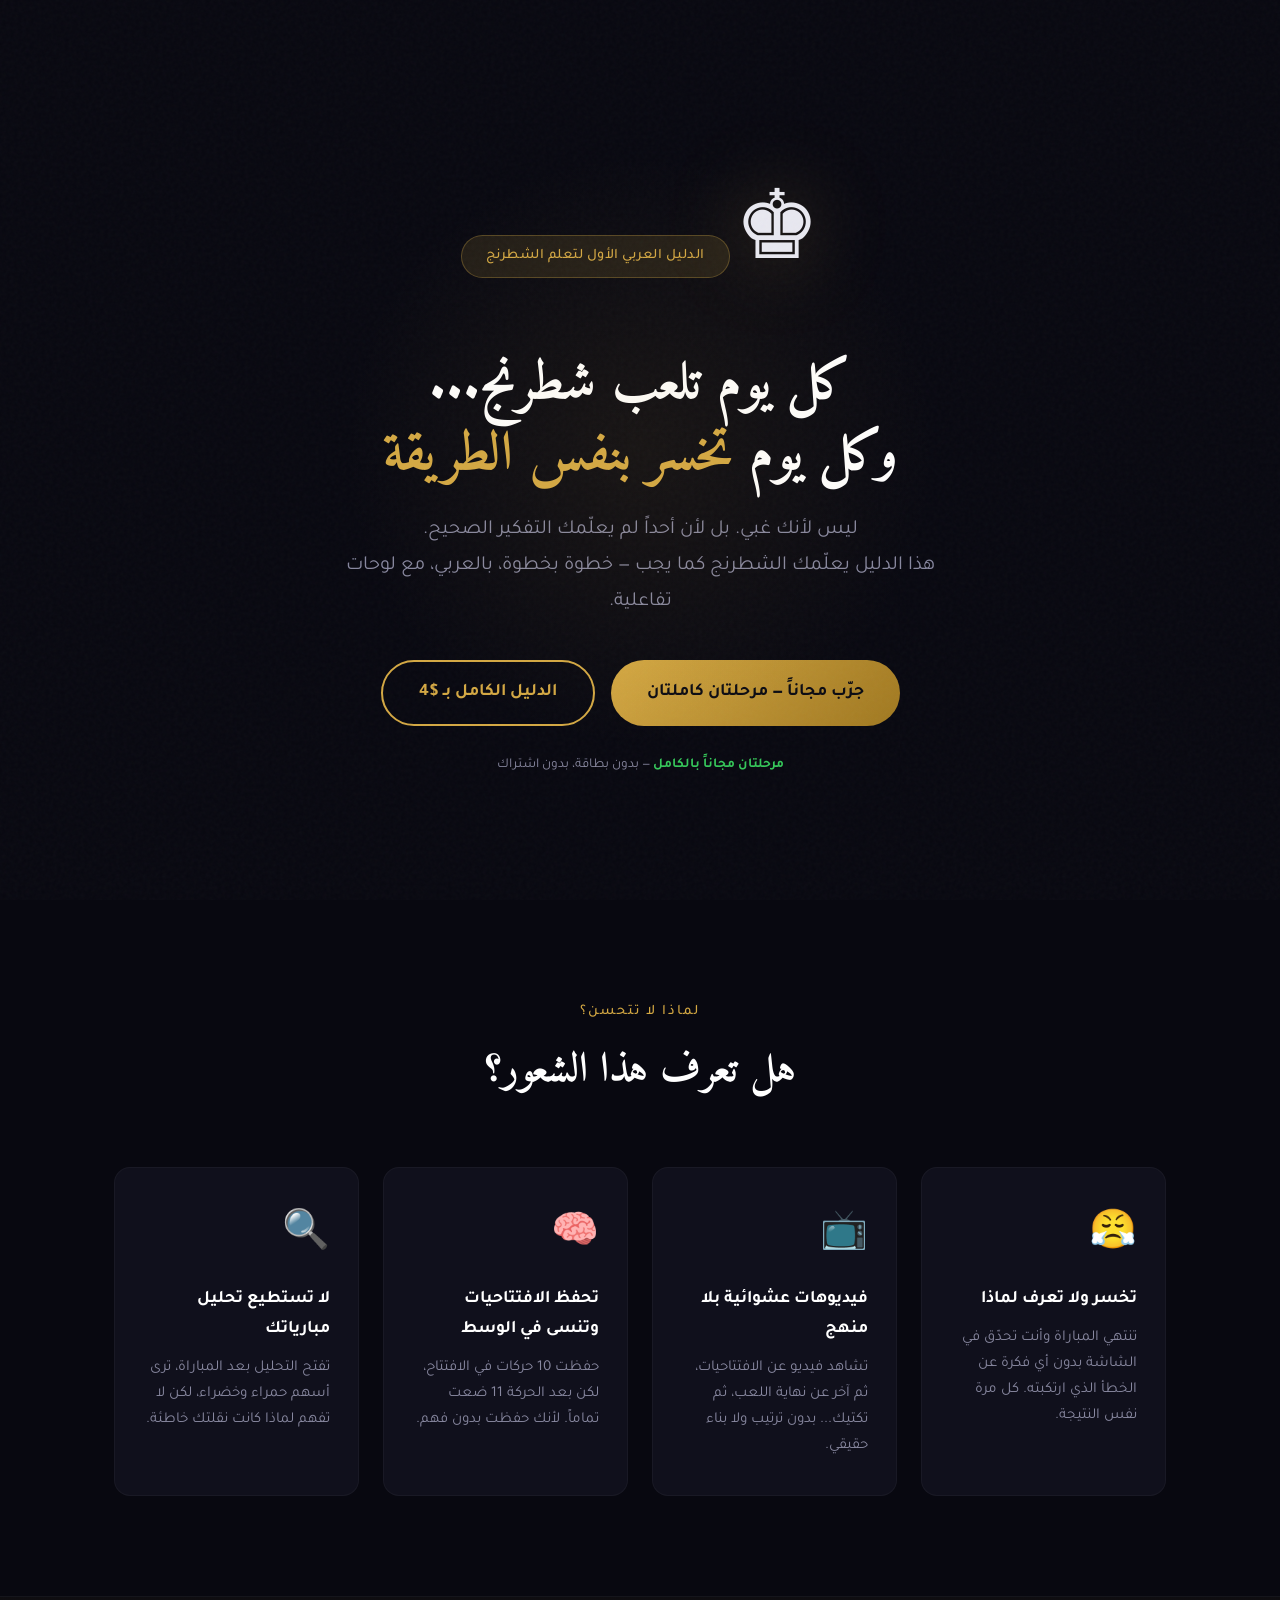
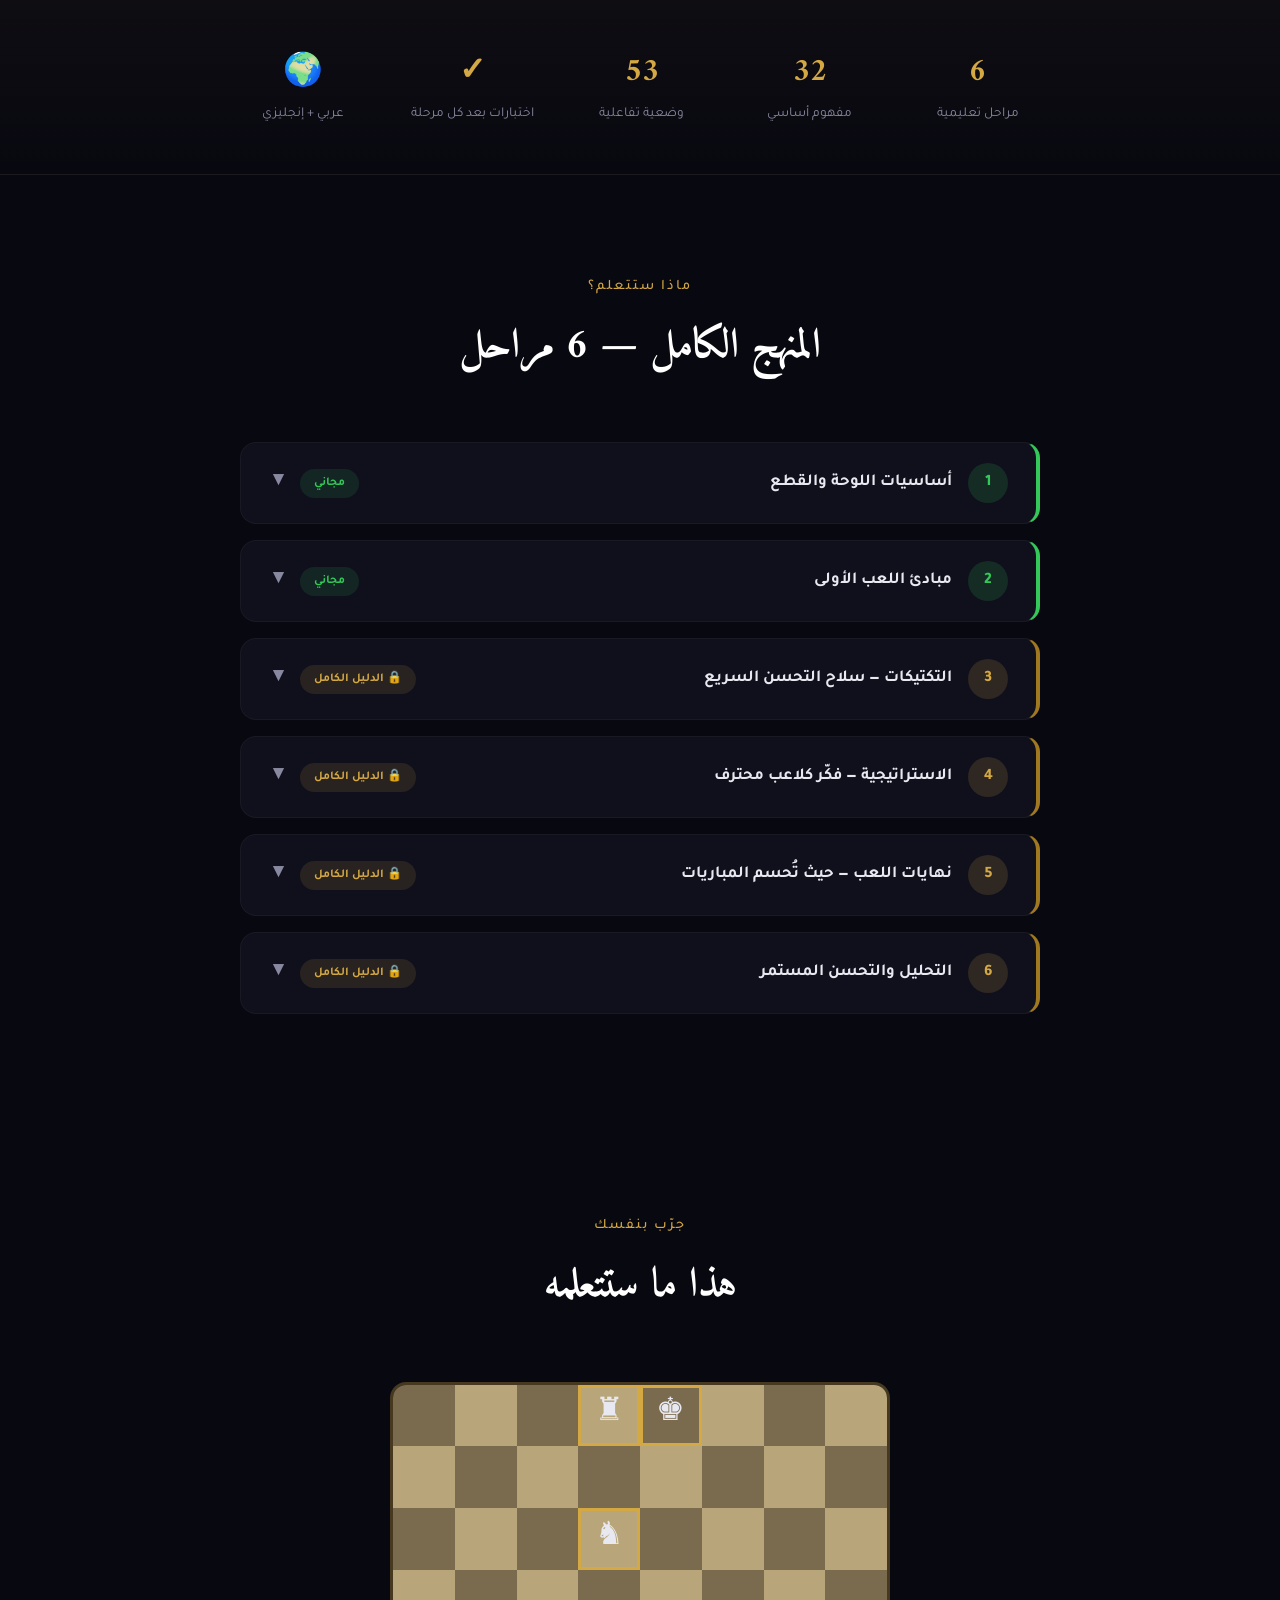
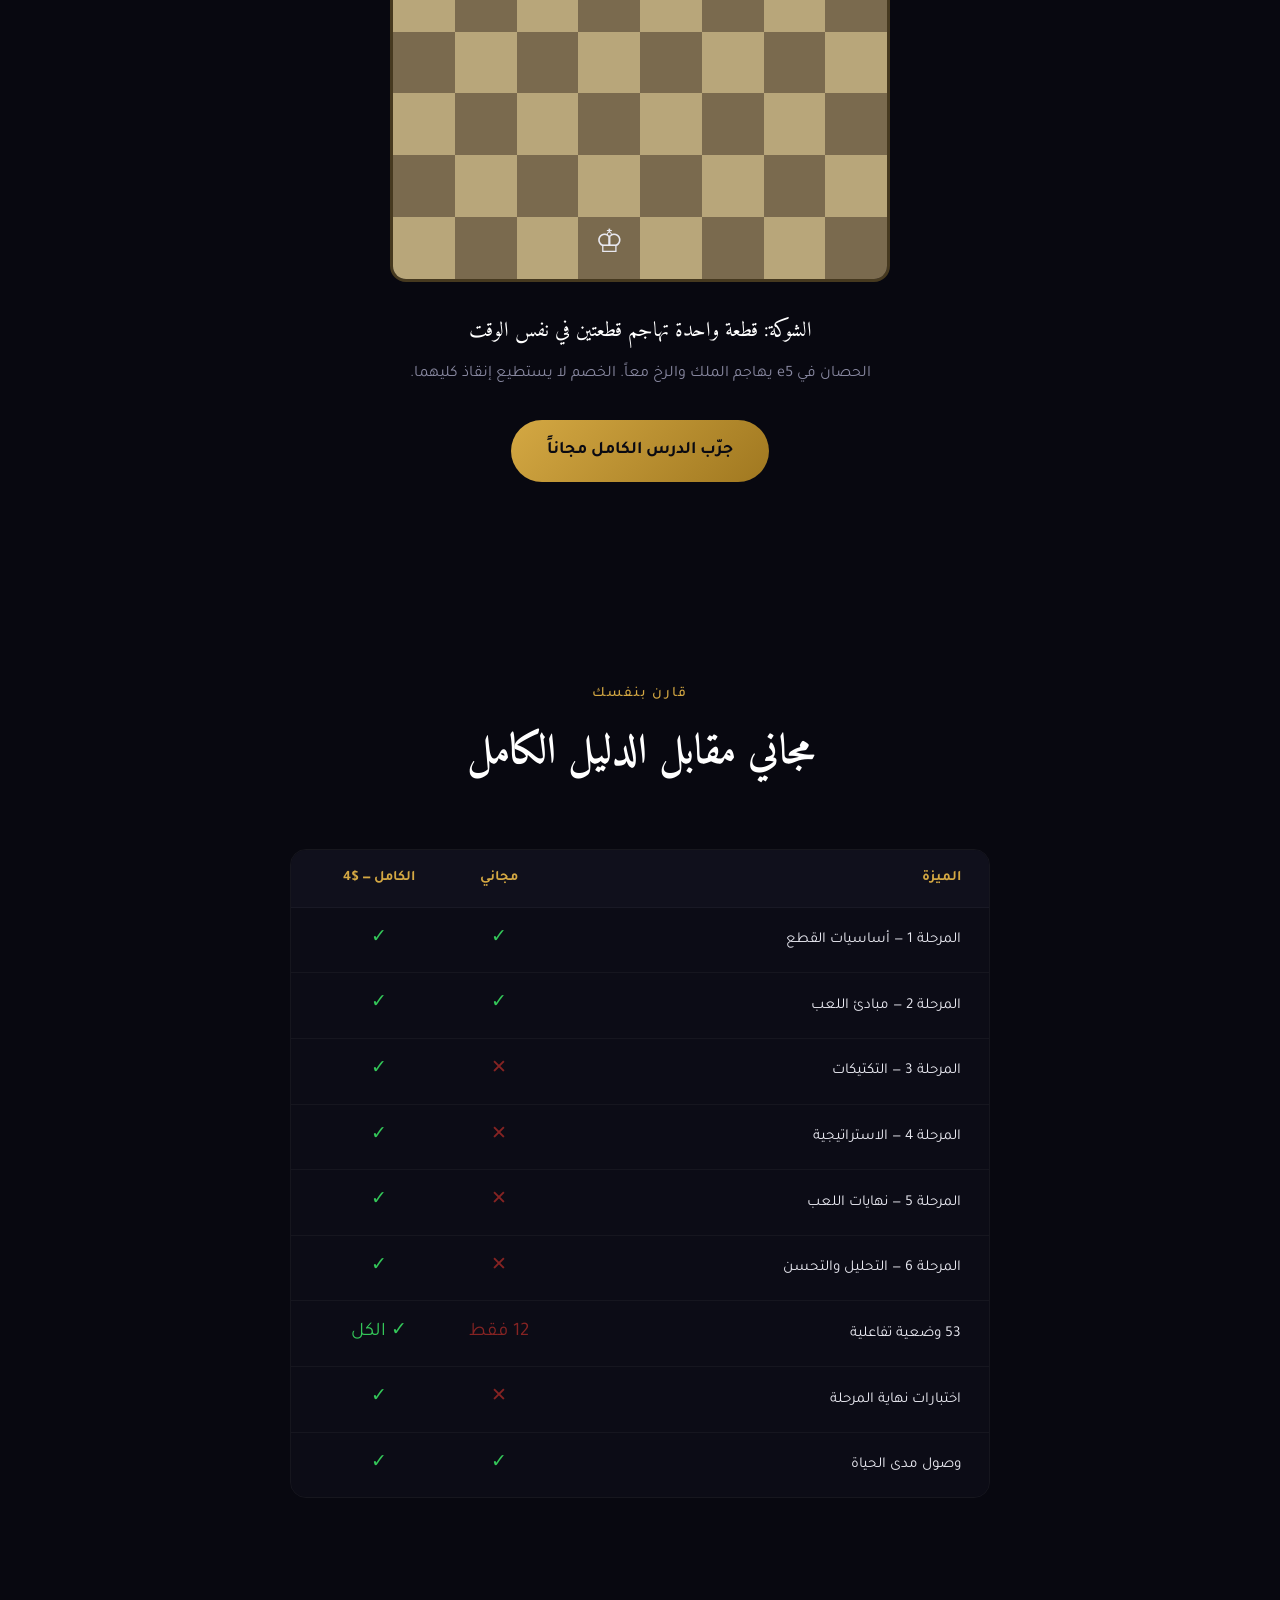
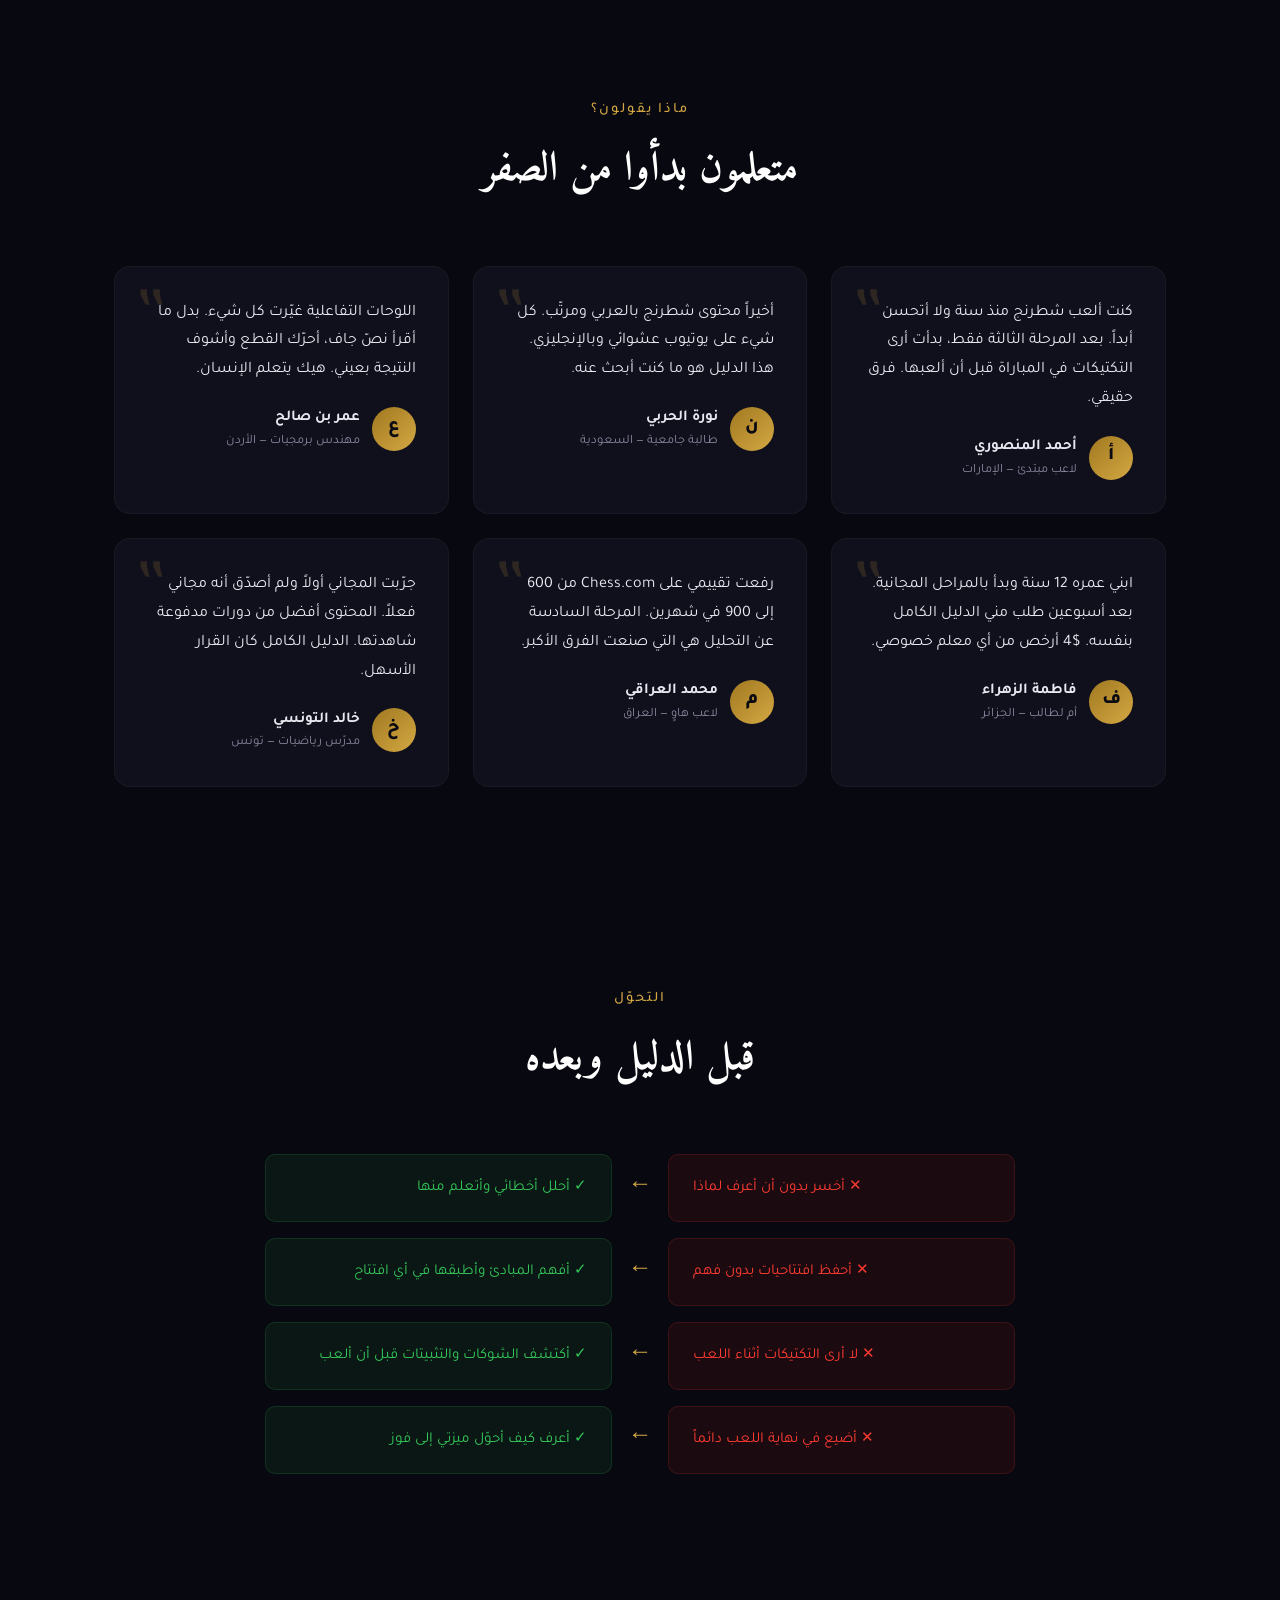
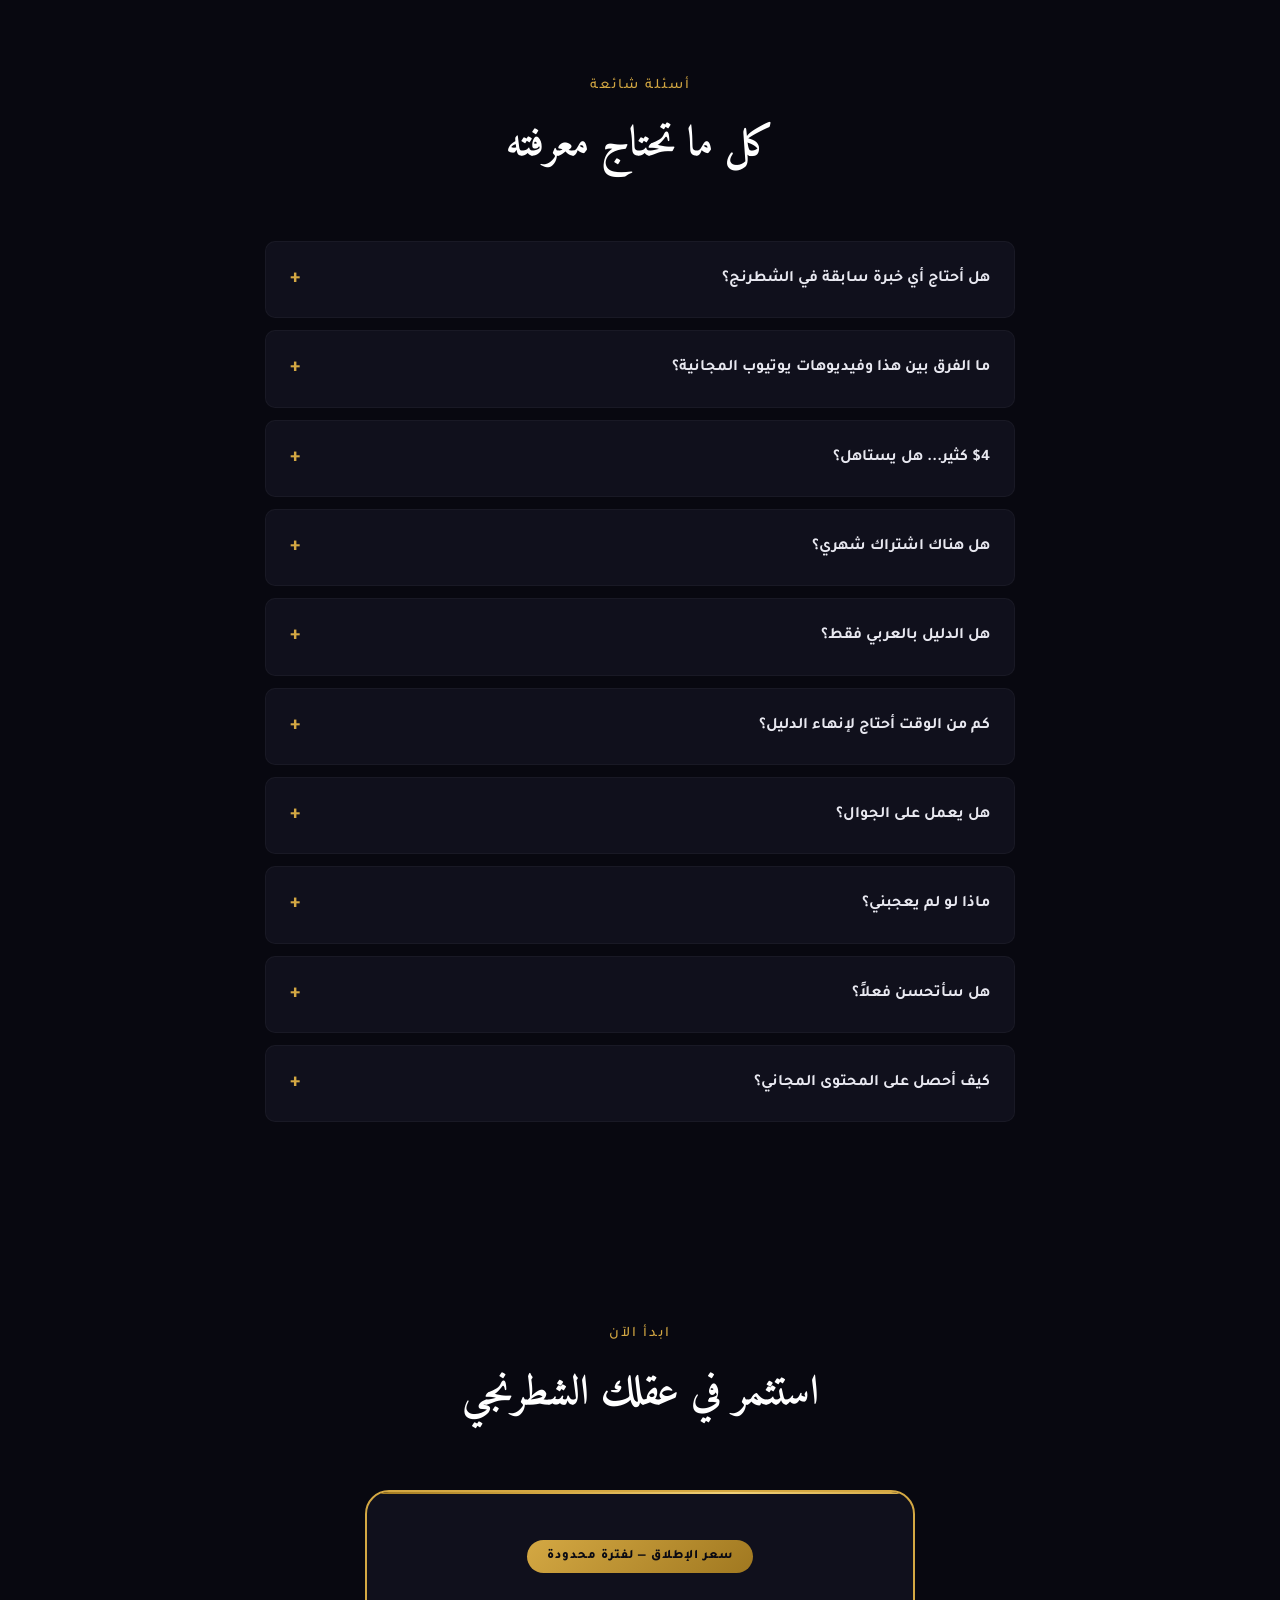
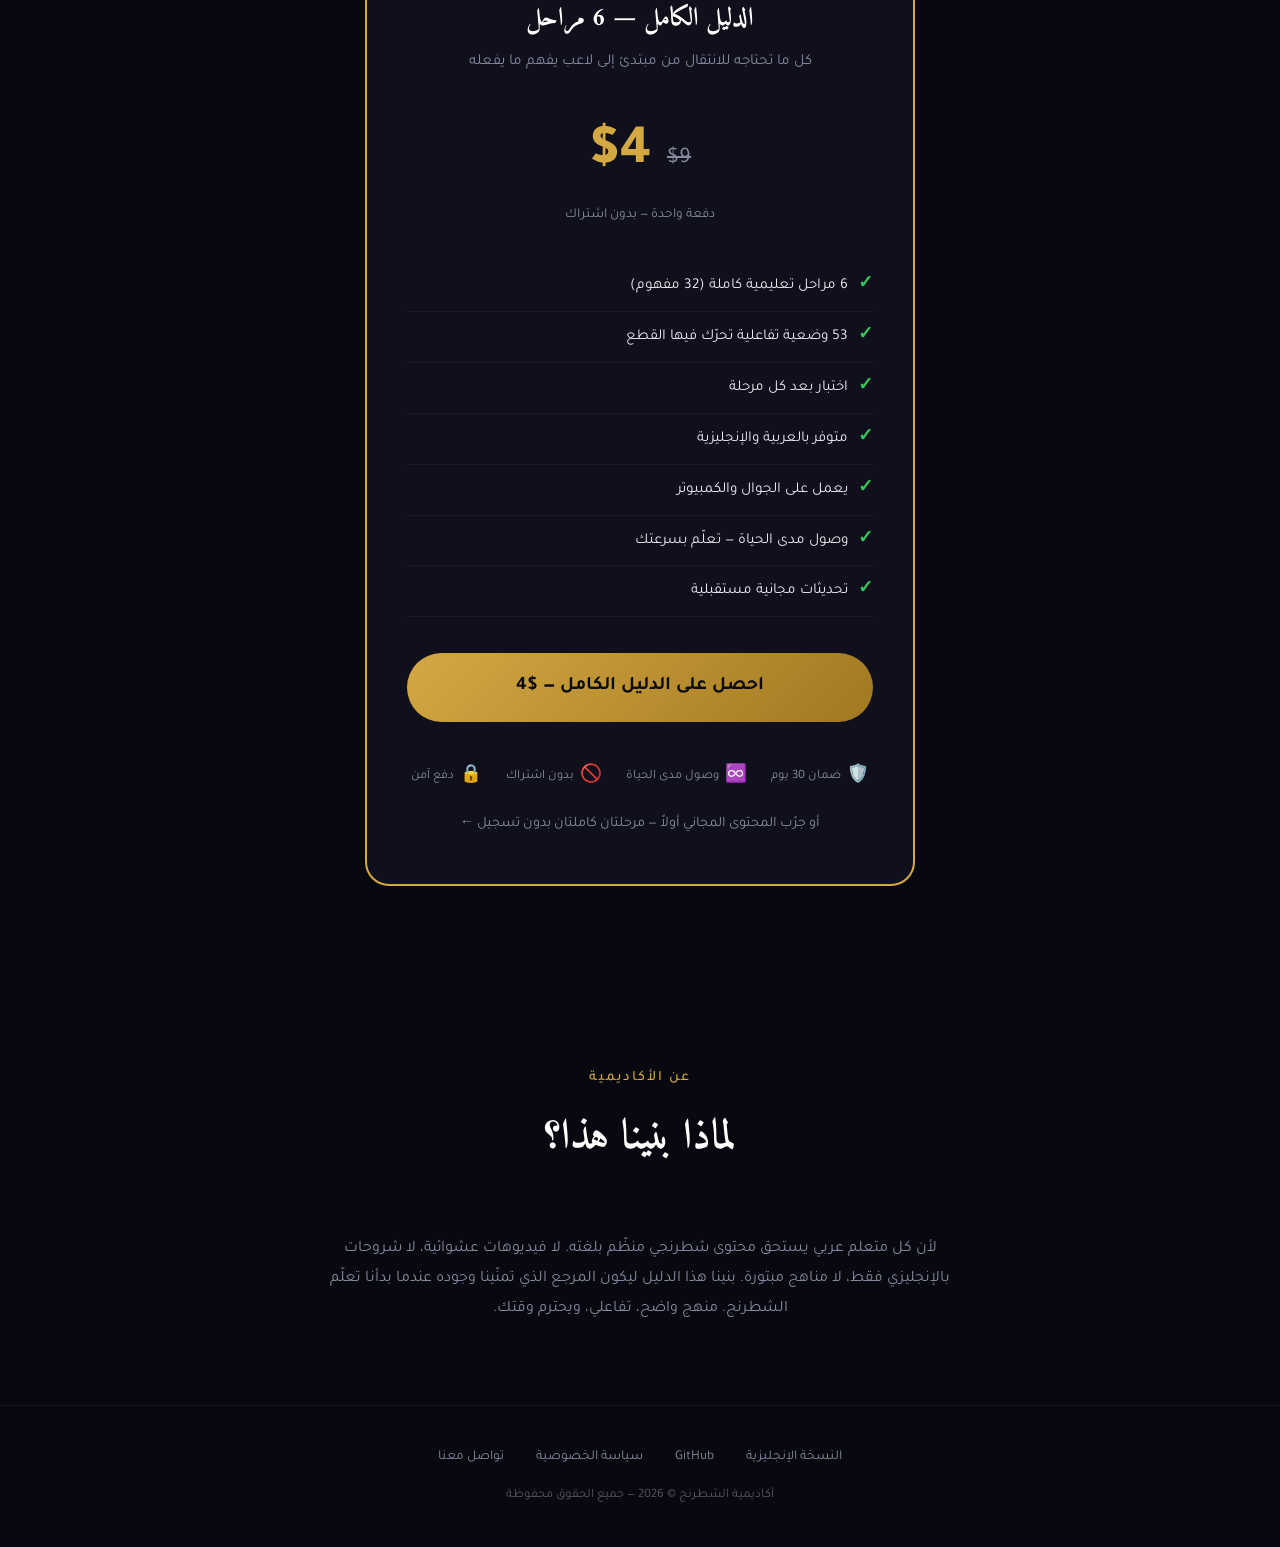
==== commit 6841a05e: "fix: change price from $19 to $4 across all pages" ====
--- a/index.html
+++ b/index.html
@@ -4,12 +4,12 @@
 <meta charset="UTF-8">
 <meta name="viewport" content="width=device-width, initial-scale=1.0">
 <title>أكاديمية الشطرنج — تعلّم الشطرنج بالعربية من الصفر حتى الاحتراف</title>
-<meta name="description" content="الدليل العربي الأول لتعلم الشطرنج. 6 مراحل، 32 مفهوم، لوحات تفاعلية واختبارات. ابدأ مجاناً ثم أكمل الدليل الكامل بـ 19 دولار فقط.">
+<meta name="description" content="الدليل العربي الأول لتعلم الشطرنج. 6 مراحل، 32 مفهوم، لوحات تفاعلية واختبارات. ابدأ مجاناً ثم أكمل الدليل الكامل بـ 4 دولار فقط.">
 <meta name="keywords" content="تعلم شطرنج, شطرنج بالعربي, دورة شطرنج, أكاديمية شطرنج, chess course arabic">
 
 <!-- Open Graph -->
 <meta property="og:title" content="أكاديمية الشطرنج — الدليل العربي الأول">
-<meta property="og:description" content="6 مراحل، 32 مفهوم، لوحات تفاعلية. مرحلتان مجاناً. الدليل الكامل بـ $19 فقط.">
+<meta property="og:description" content="6 مراحل، 32 مفهوم، لوحات تفاعلية. مرحلتان مجاناً. الدليل الكامل بـ $4 فقط.">
 <meta property="og:type" content="website">
 <meta property="og:locale" content="ar_AR">
 <meta property="og:image" content="https://chess-academy.example.com/og-image.png">
@@ -30,7 +30,7 @@
   "inLanguage": ["ar", "en"],
   "offers": {
     "@type": "Offer",
-    "price": "19",
+    "price": "4",
     "priceCurrency": "USD",
     "availability": "https://schema.org/InStock"
   }
@@ -891,7 +891,7 @@
     </p>
     <div class="hero-buttons">
       <a href="#pricing" class="btn btn-primary">جرّب مجاناً — مرحلتان كاملتان</a>
-      <a href="#pricing" class="btn btn-secondary">الدليل الكامل بـ $19</a>
+      <a href="#pricing" class="btn btn-secondary">الدليل الكامل بـ $4</a>
     </div>
     <p class="hero-note">
       <strong>مرحلتان مجاناً بالكامل</strong> — بدون بطاقة، بدون اشتراك
@@ -1130,7 +1130,7 @@
       <div class="compare-row compare-header">
         <div>الميزة</div>
         <div style="text-align:center;">مجاني</div>
-        <div style="text-align:center;">الكامل — $19</div>
+        <div style="text-align:center;">الكامل — $4</div>
       </div>
       <div class="compare-row">
         <div class="compare-feature">المرحلة 1 — أساسيات القطع</div>
@@ -1222,7 +1222,7 @@
       </div>
 
       <div class="testimonial-card reveal">
-        <p class="testimonial-text">ابني عمره 12 سنة وبدأ بالمراحل المجانية. بعد أسبوعين طلب مني الدليل الكامل بنفسه. $19 أرخص من أي معلم خصوصي.</p>
+        <p class="testimonial-text">ابني عمره 12 سنة وبدأ بالمراحل المجانية. بعد أسبوعين طلب مني الدليل الكامل بنفسه. $4 أرخص من أي معلم خصوصي.</p>
         <div class="testimonial-author">
           <div class="testimonial-avatar">ف</div>
           <div>
@@ -1318,11 +1318,11 @@
 
       <div class="faq-item reveal">
         <div class="faq-question" onclick="toggleFaq(this)">
-          <span>$19 كثير... هل يستاهل؟</span>
+          <span>$4 كثير... هل يستاهل؟</span>
           <span class="faq-icon">+</span>
         </div>
         <div class="faq-answer">
-          <div class="faq-answer-inner">معلم شطرنج خصوصي يكلّف $30-50 للساعة الواحدة. هذا الدليل يعطيك منهج كامل بـ $19 مرة واحدة مع وصول مدى الحياة. وإذا لم يعجبك، لديك 30 يوم لاسترداد أموالك بالكامل بدون أي سؤال.</div>
+          <div class="faq-answer-inner">معلم شطرنج خصوصي يكلّف $30-50 للساعة الواحدة. هذا الدليل يعطيك منهج كامل بـ $4 مرة واحدة مع وصول مدى الحياة. وإذا لم يعجبك، لديك 30 يوم لاسترداد أموالك بالكامل بدون أي سؤال.</div>
         </div>
       </div>
 
@@ -1332,7 +1332,7 @@
           <span class="faq-icon">+</span>
         </div>
         <div class="faq-answer">
-          <div class="faq-answer-inner">لا أبداً. دفعة واحدة فقط $19 ووصول مدى الحياة. لا اشتراك، لا رسوم مخفية، لا مفاجآت.</div>
+          <div class="faq-answer-inner">لا أبداً. دفعة واحدة فقط $4 ووصول مدى الحياة. لا اشتراك، لا رسوم مخفية، لا مفاجآت.</div>
         </div>
       </div>
 
@@ -1412,8 +1412,8 @@
       <p class="pricing-subtitle">كل ما تحتاجه للانتقال من مبتدئ إلى لاعب يفهم ما يفعله</p>
 
       <div class="pricing-price">
-        <span class="price-old">$49</span>
-        <span class="price-current">$19</span>
+        <span class="price-old">$9</span>
+        <span class="price-current">$4</span>
         <br>
         <span class="price-note">دفعة واحدة — بدون اشتراك</span>
       </div>
@@ -1428,7 +1428,7 @@
         <li>تحديثات مجانية مستقبلية</li>
       </ul>
 
-      <a href="https://gumroad.com/" class="btn btn-primary pricing-btn">احصل على الدليل الكامل — $19</a>
+      <a href="https://gumroad.com/" class="btn btn-primary pricing-btn">احصل على الدليل الكامل — $4</a>
 
       <div class="pricing-trust">
         <div class="trust-badge"><span>🛡️</span> ضمان 30 يوم</div>
